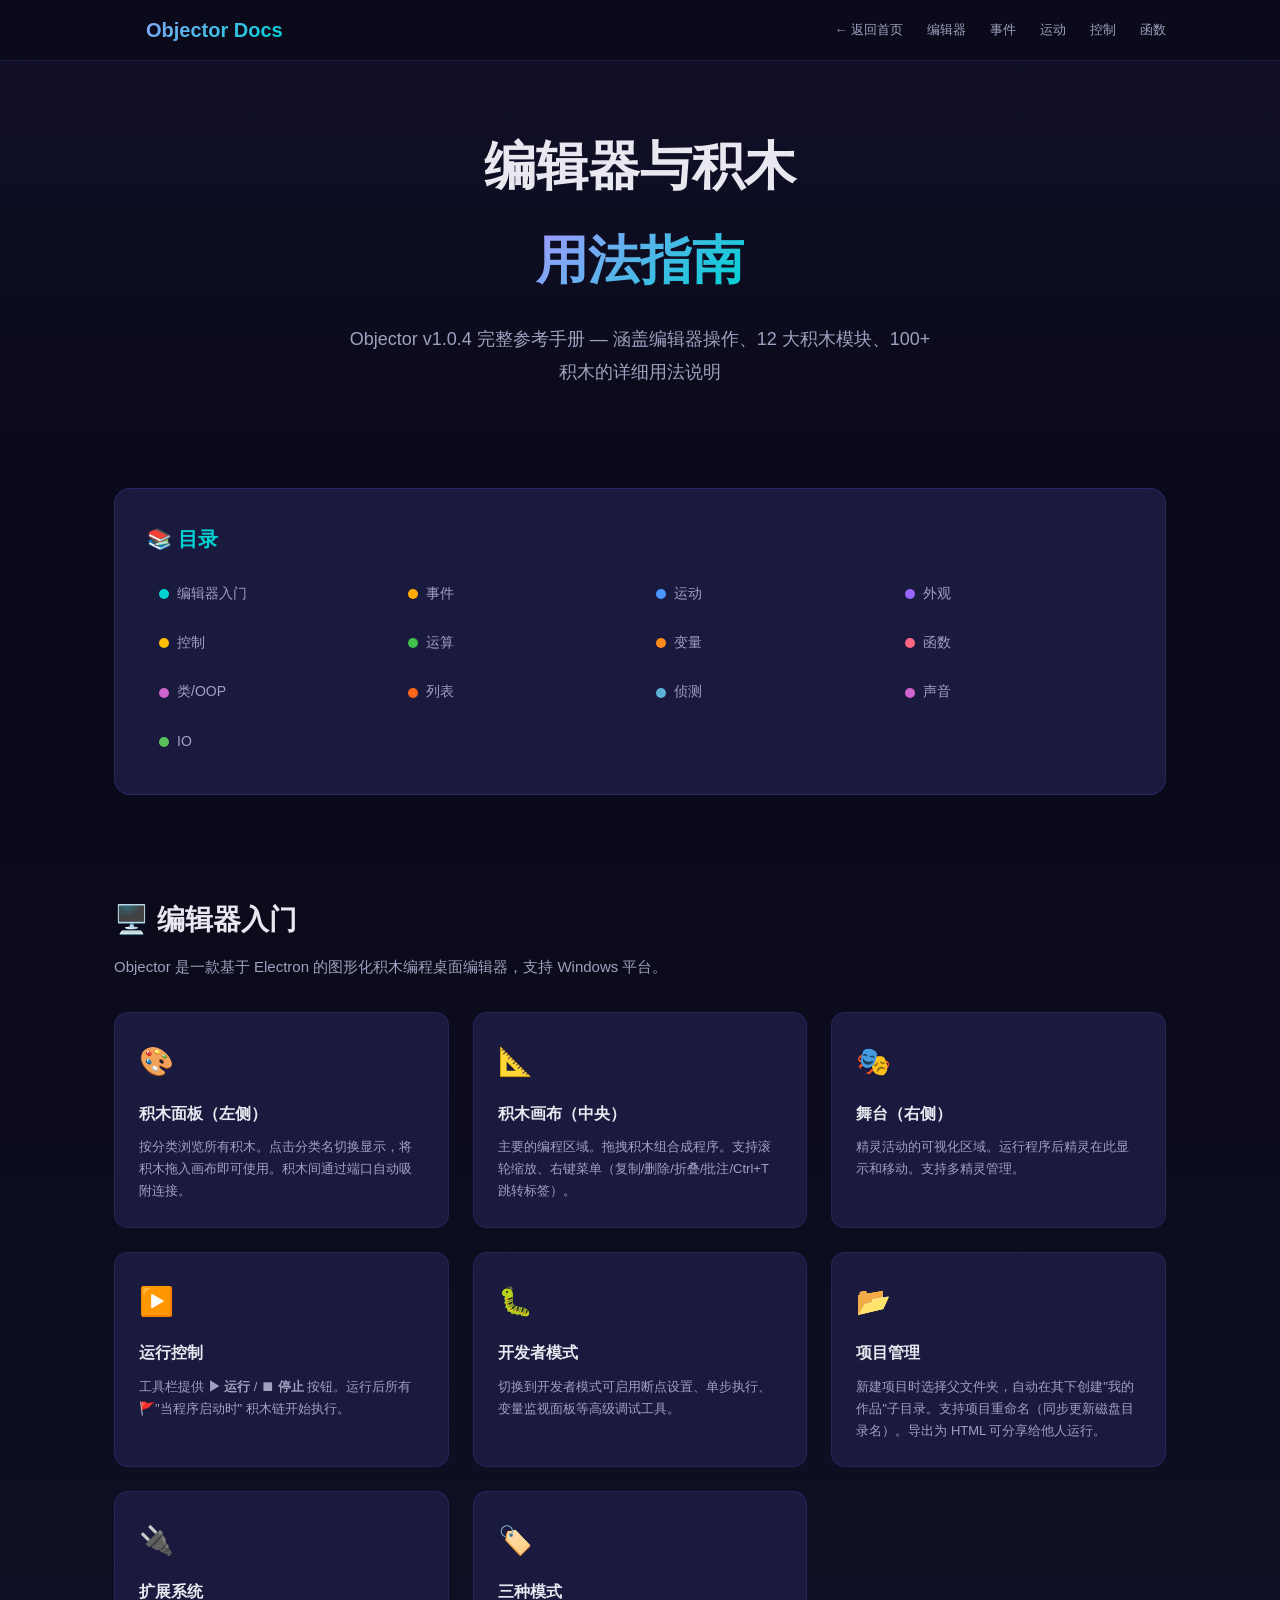
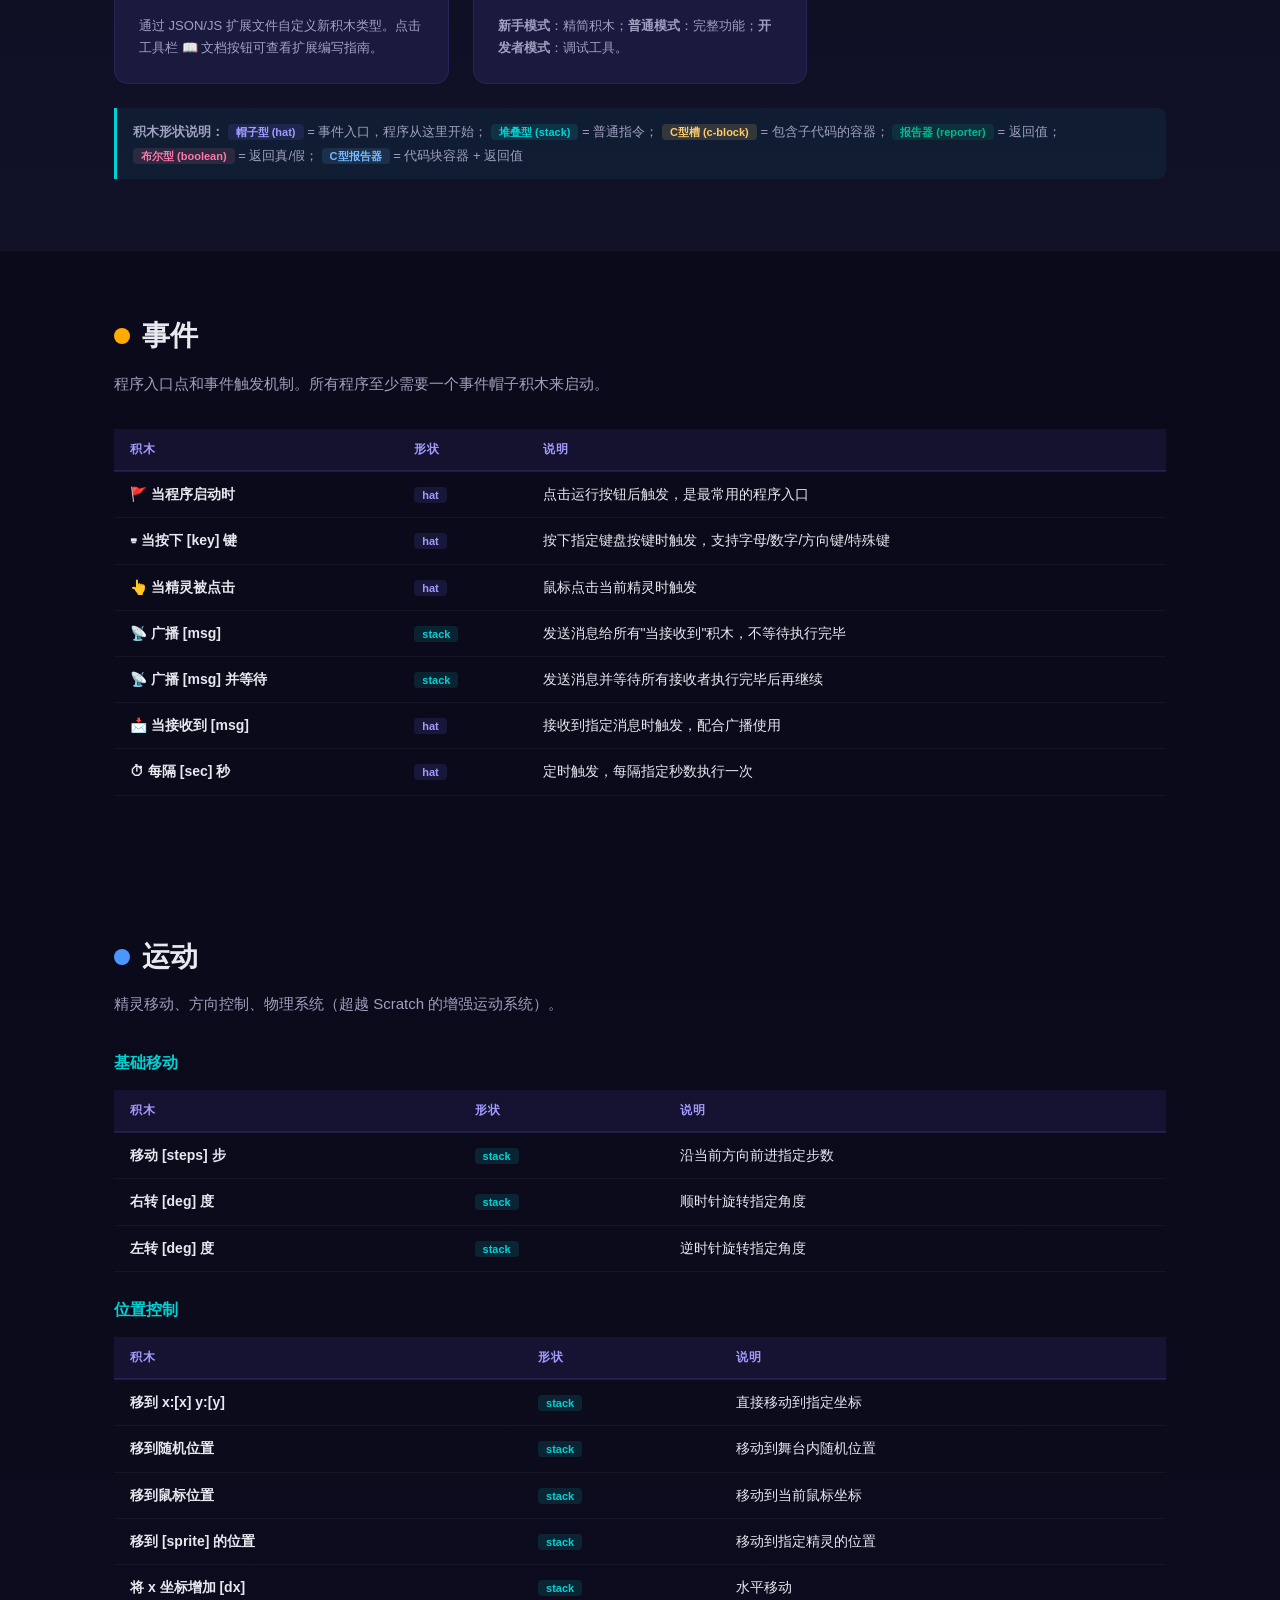
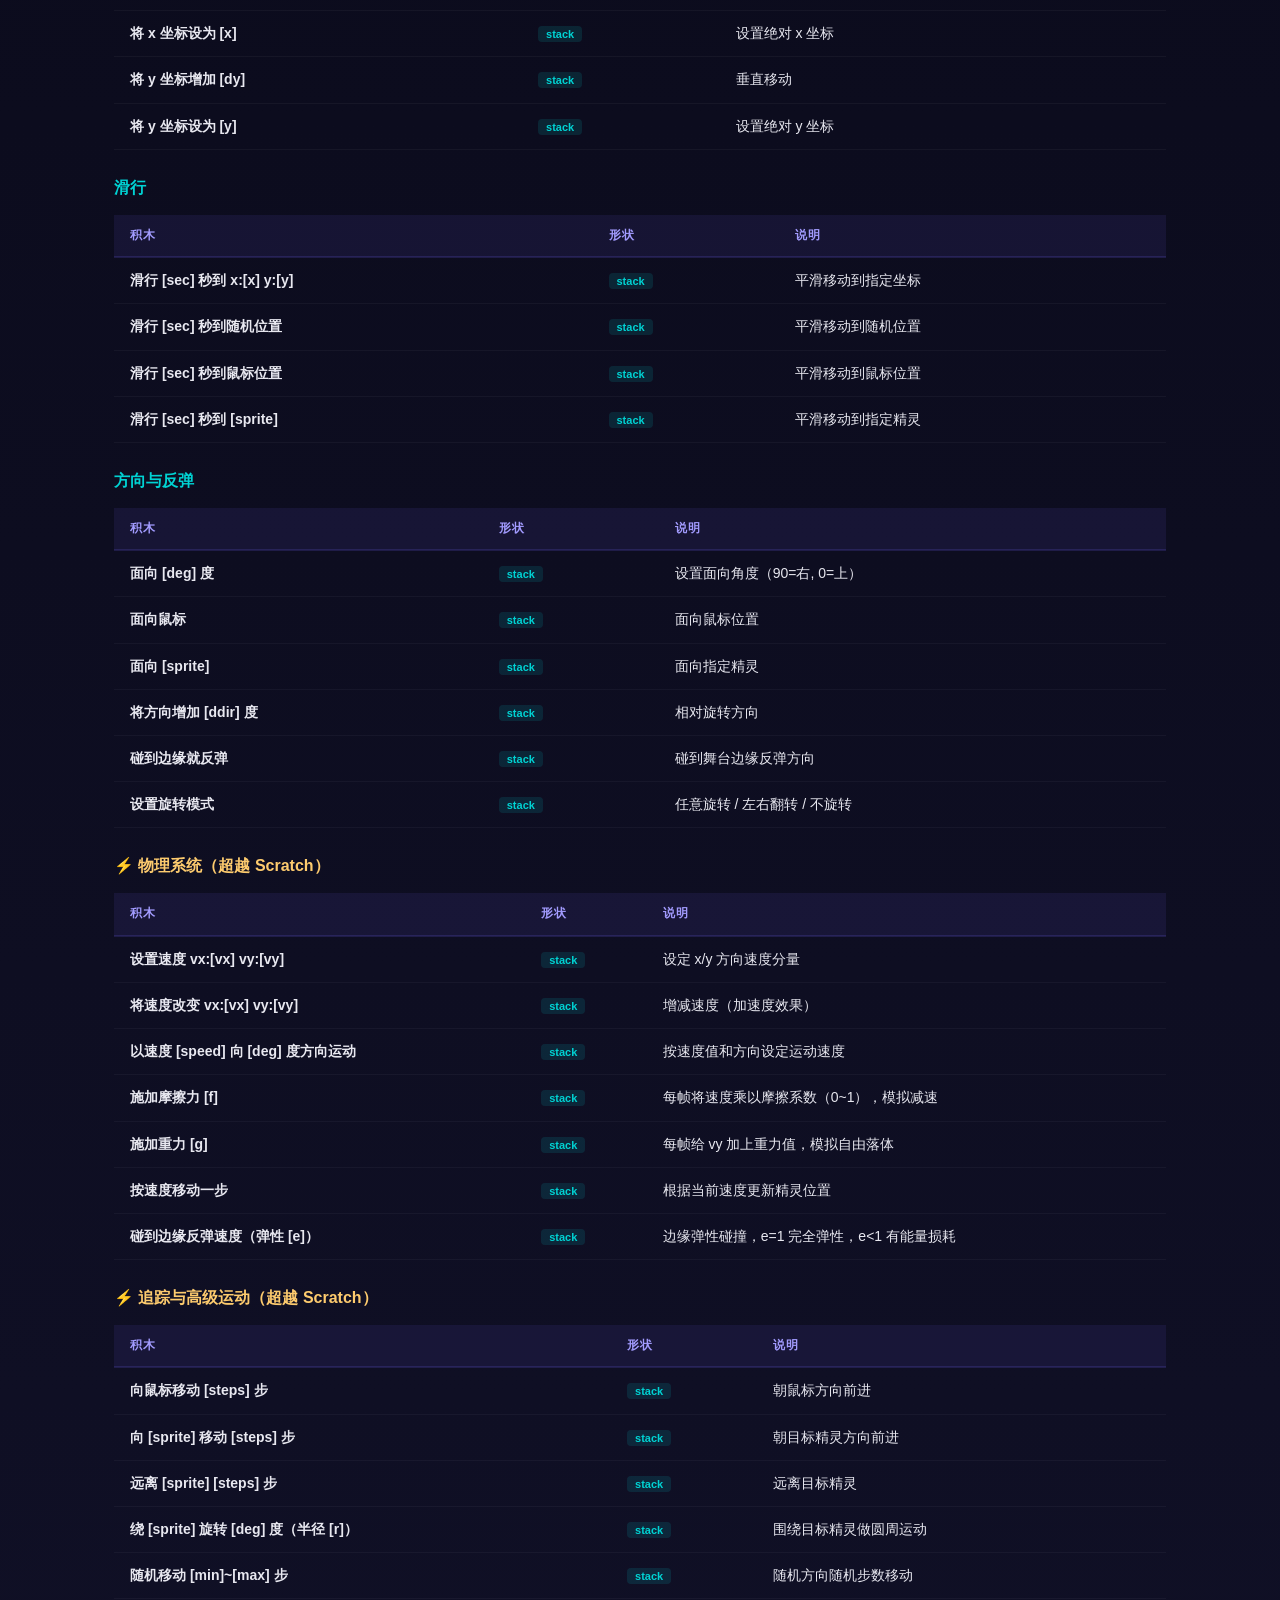
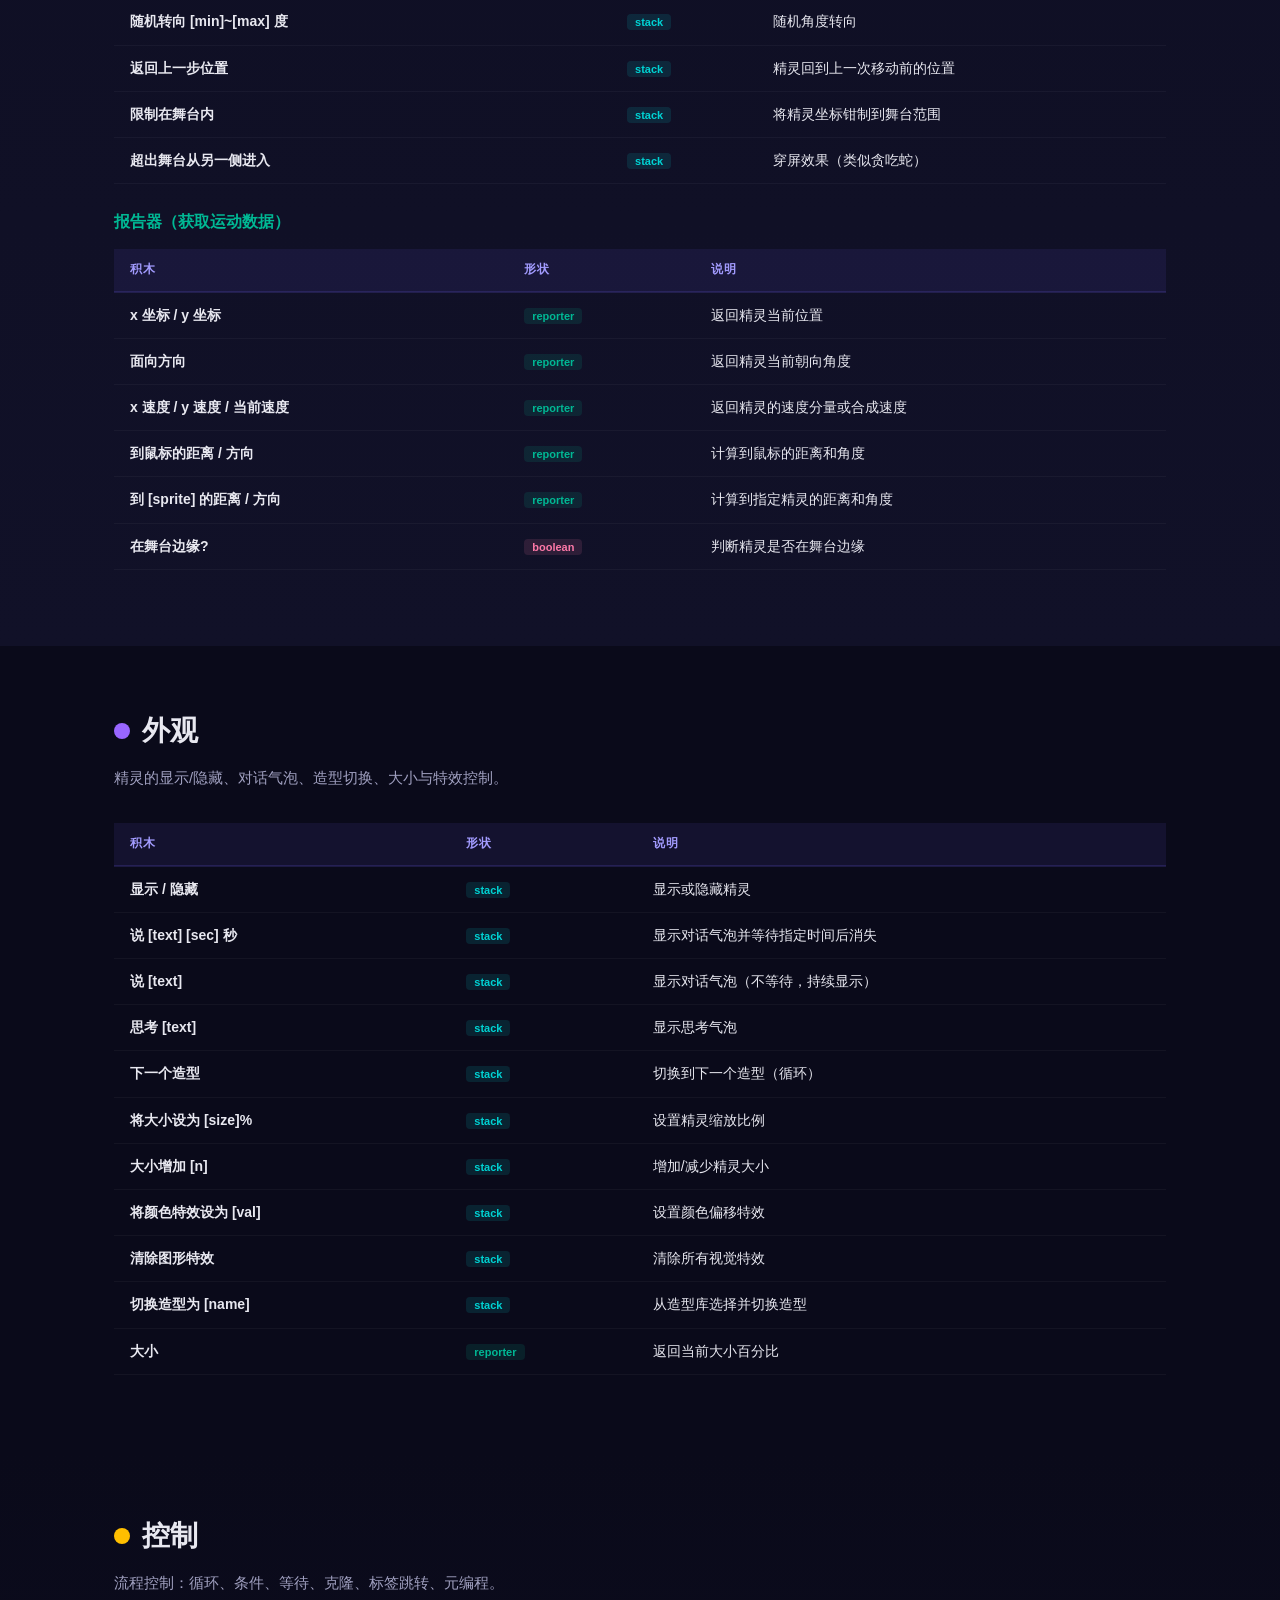
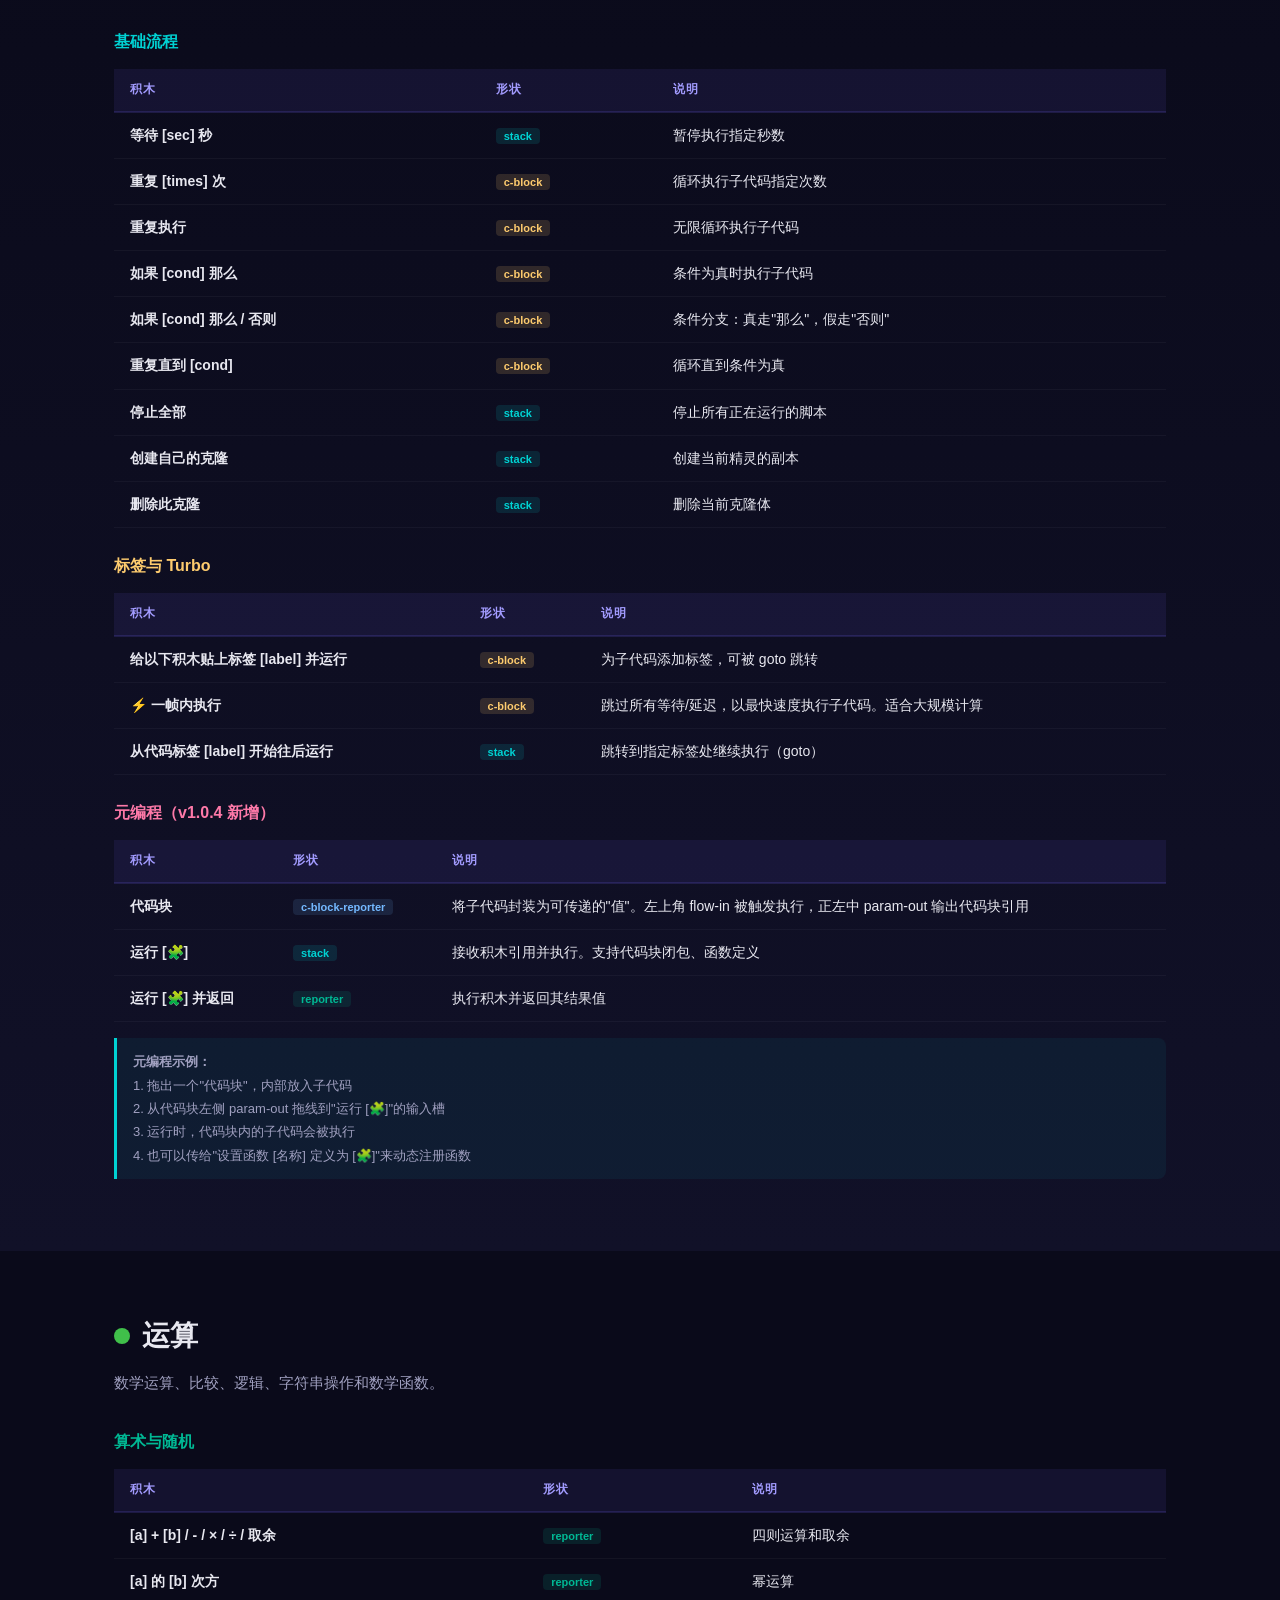
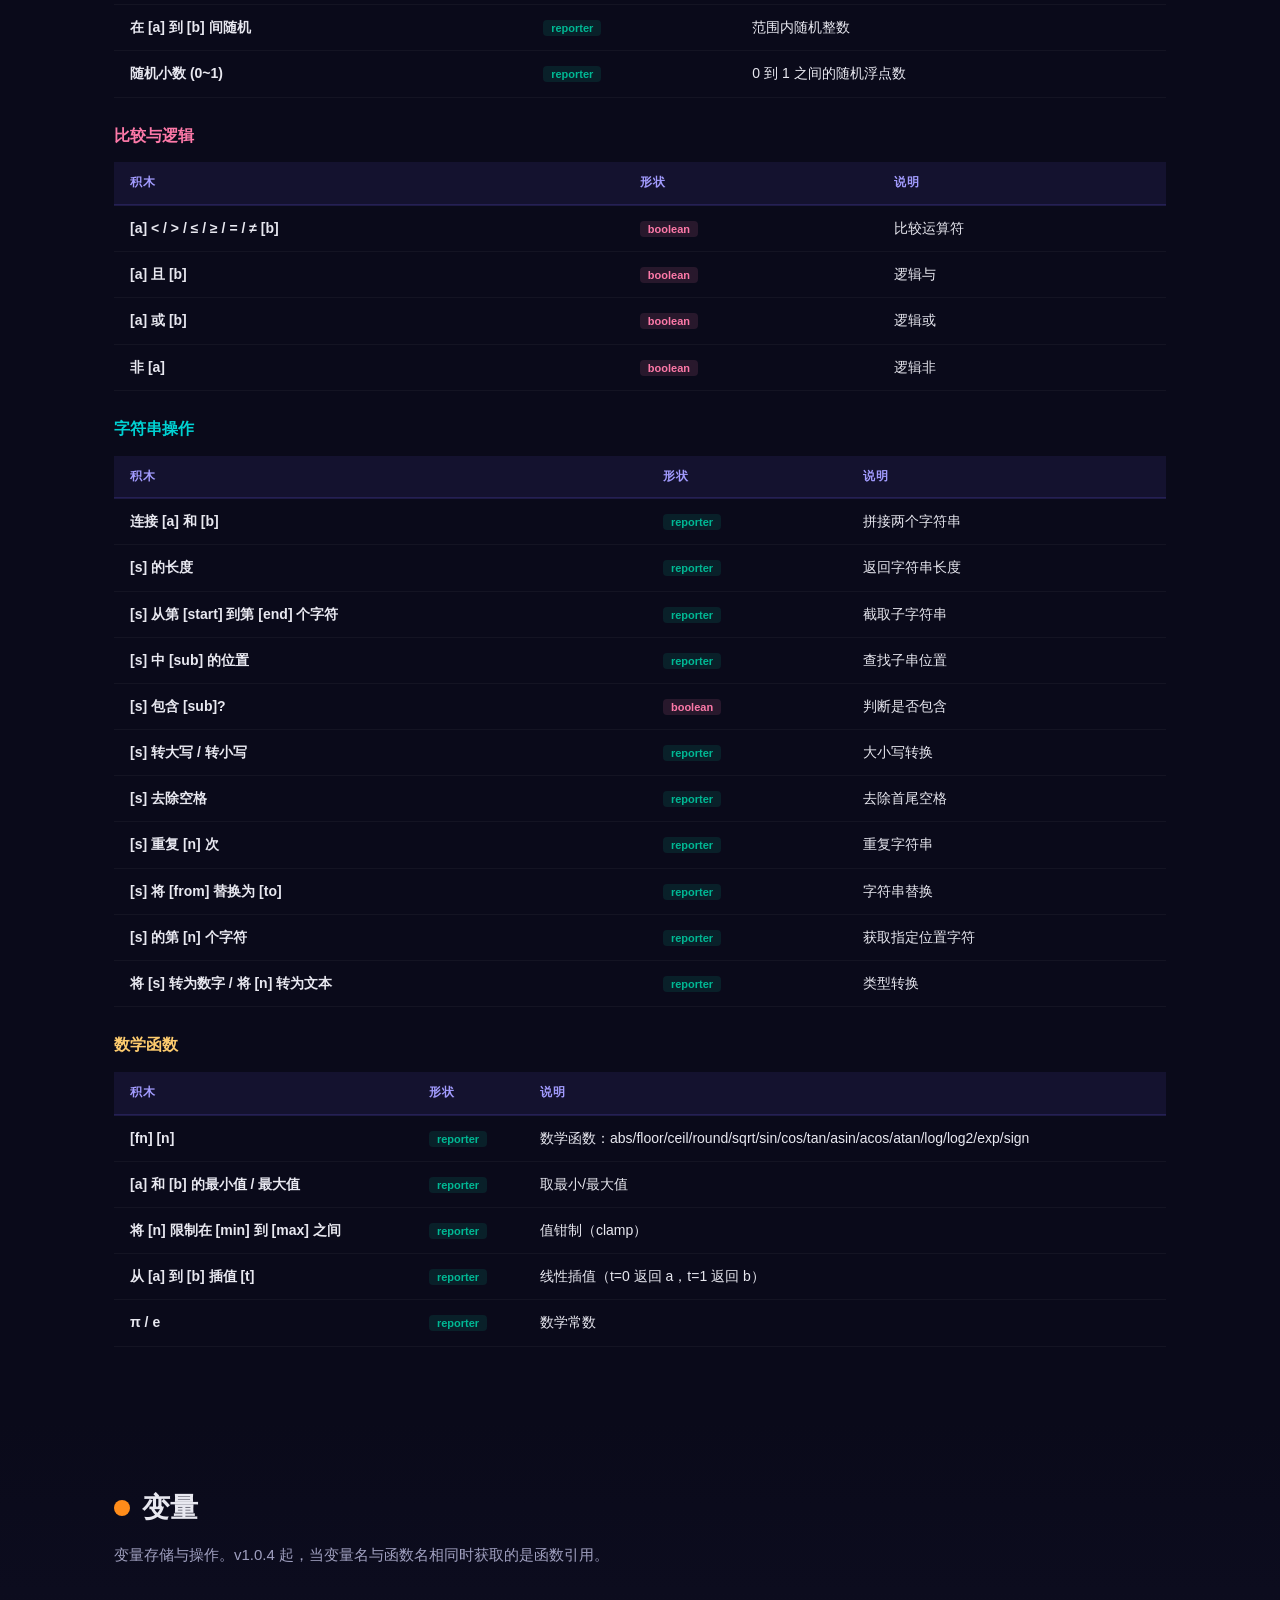
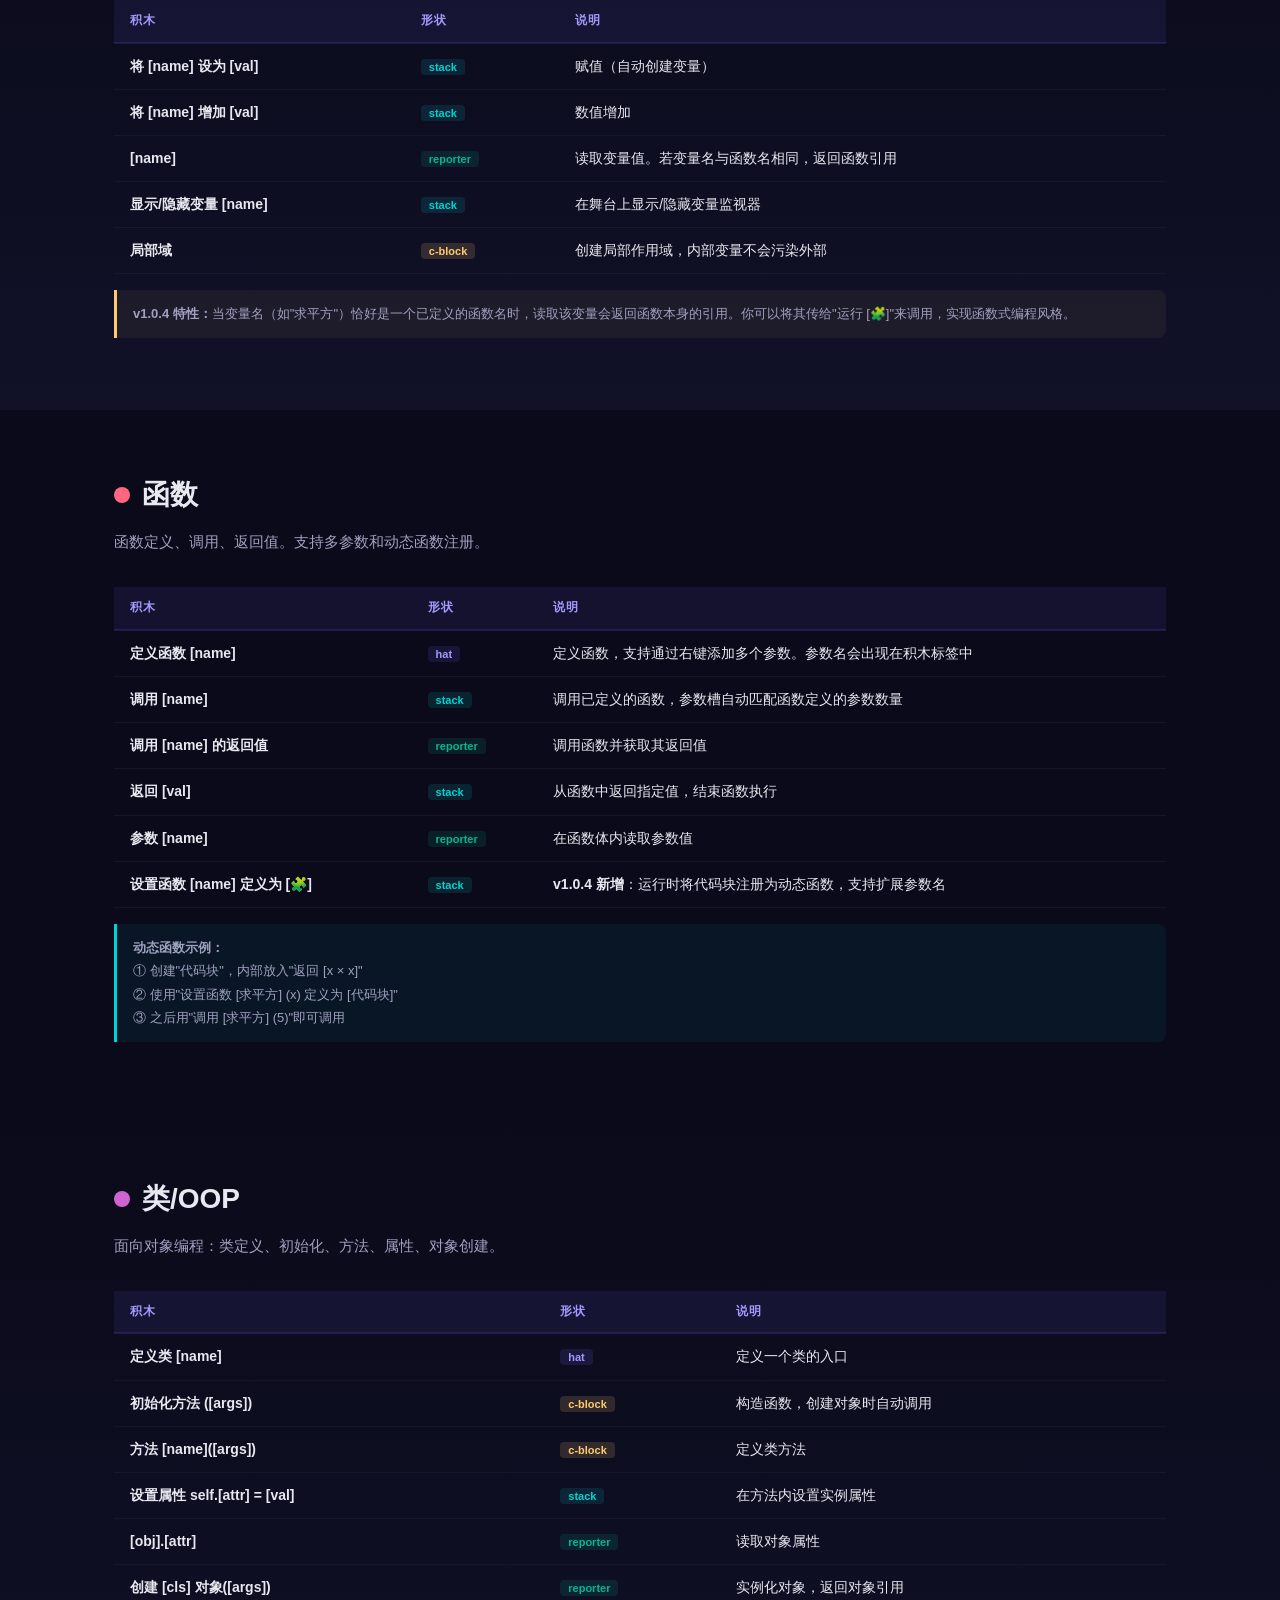
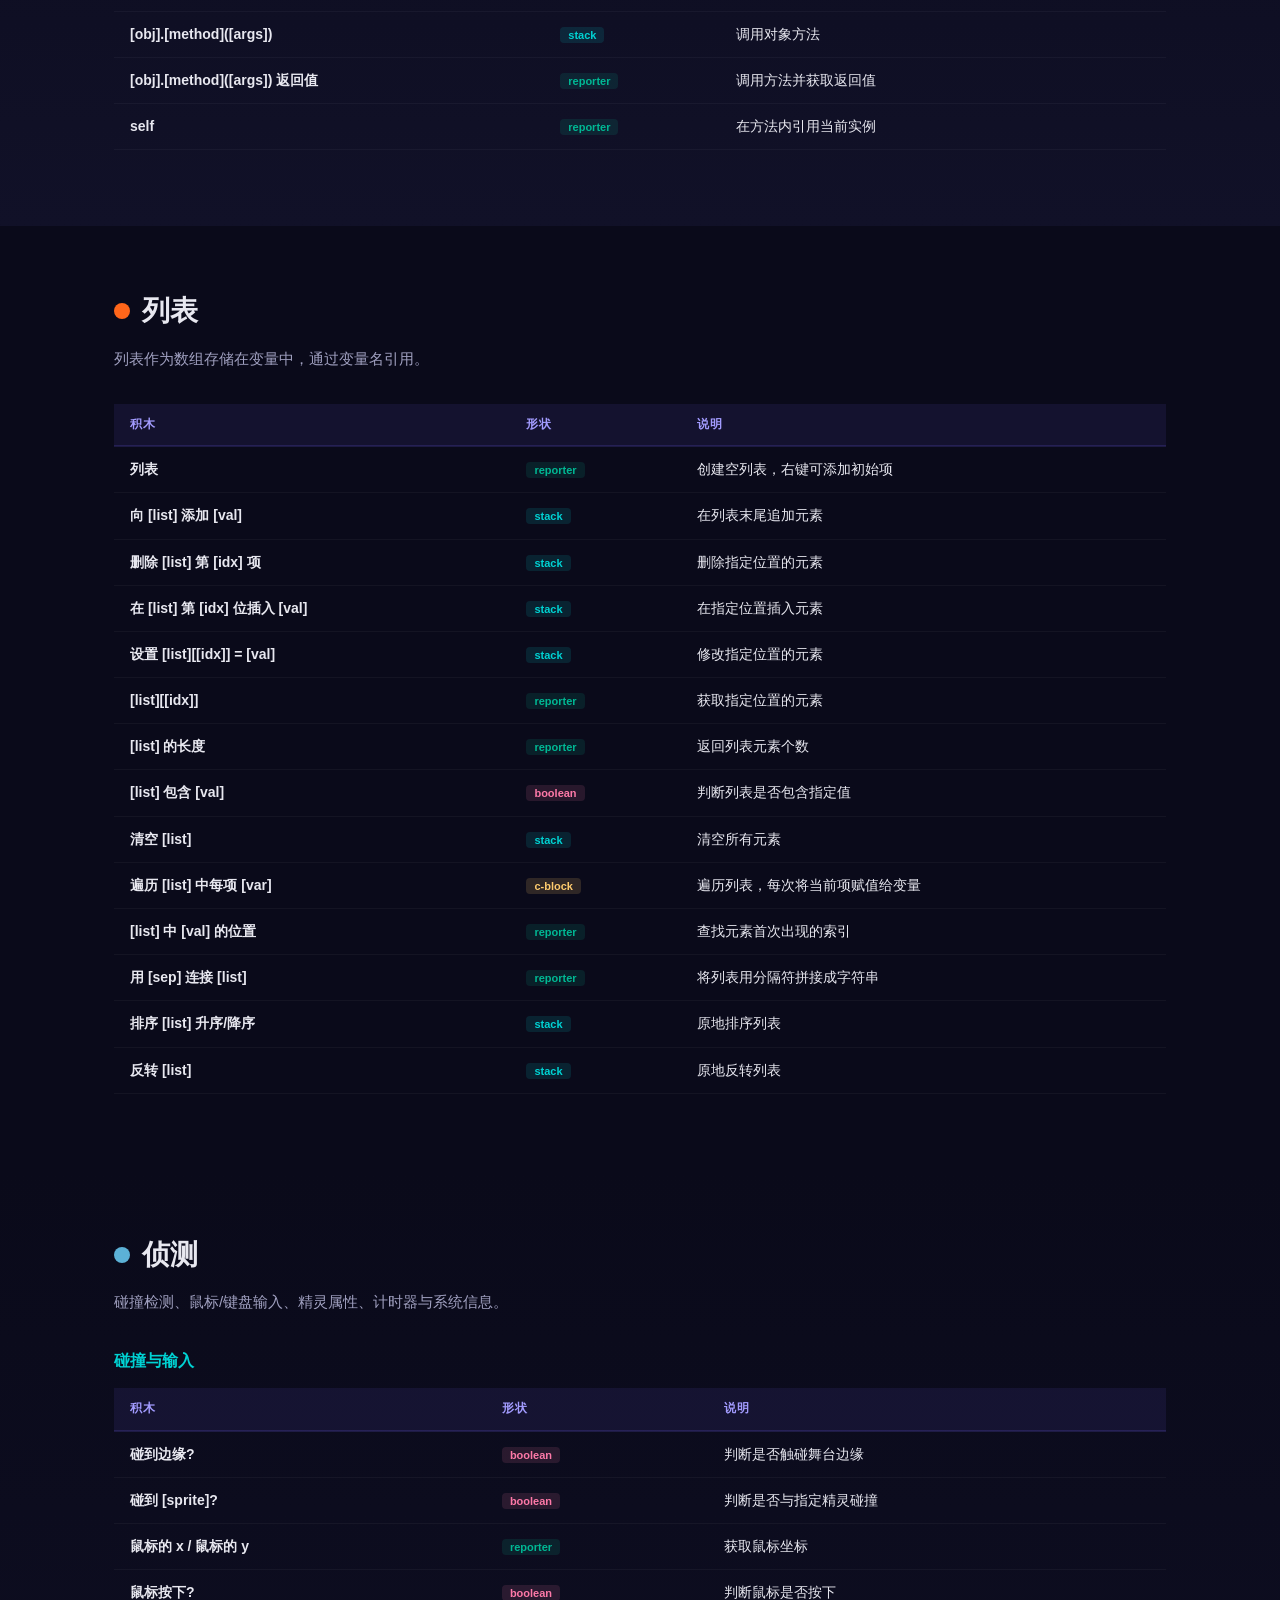
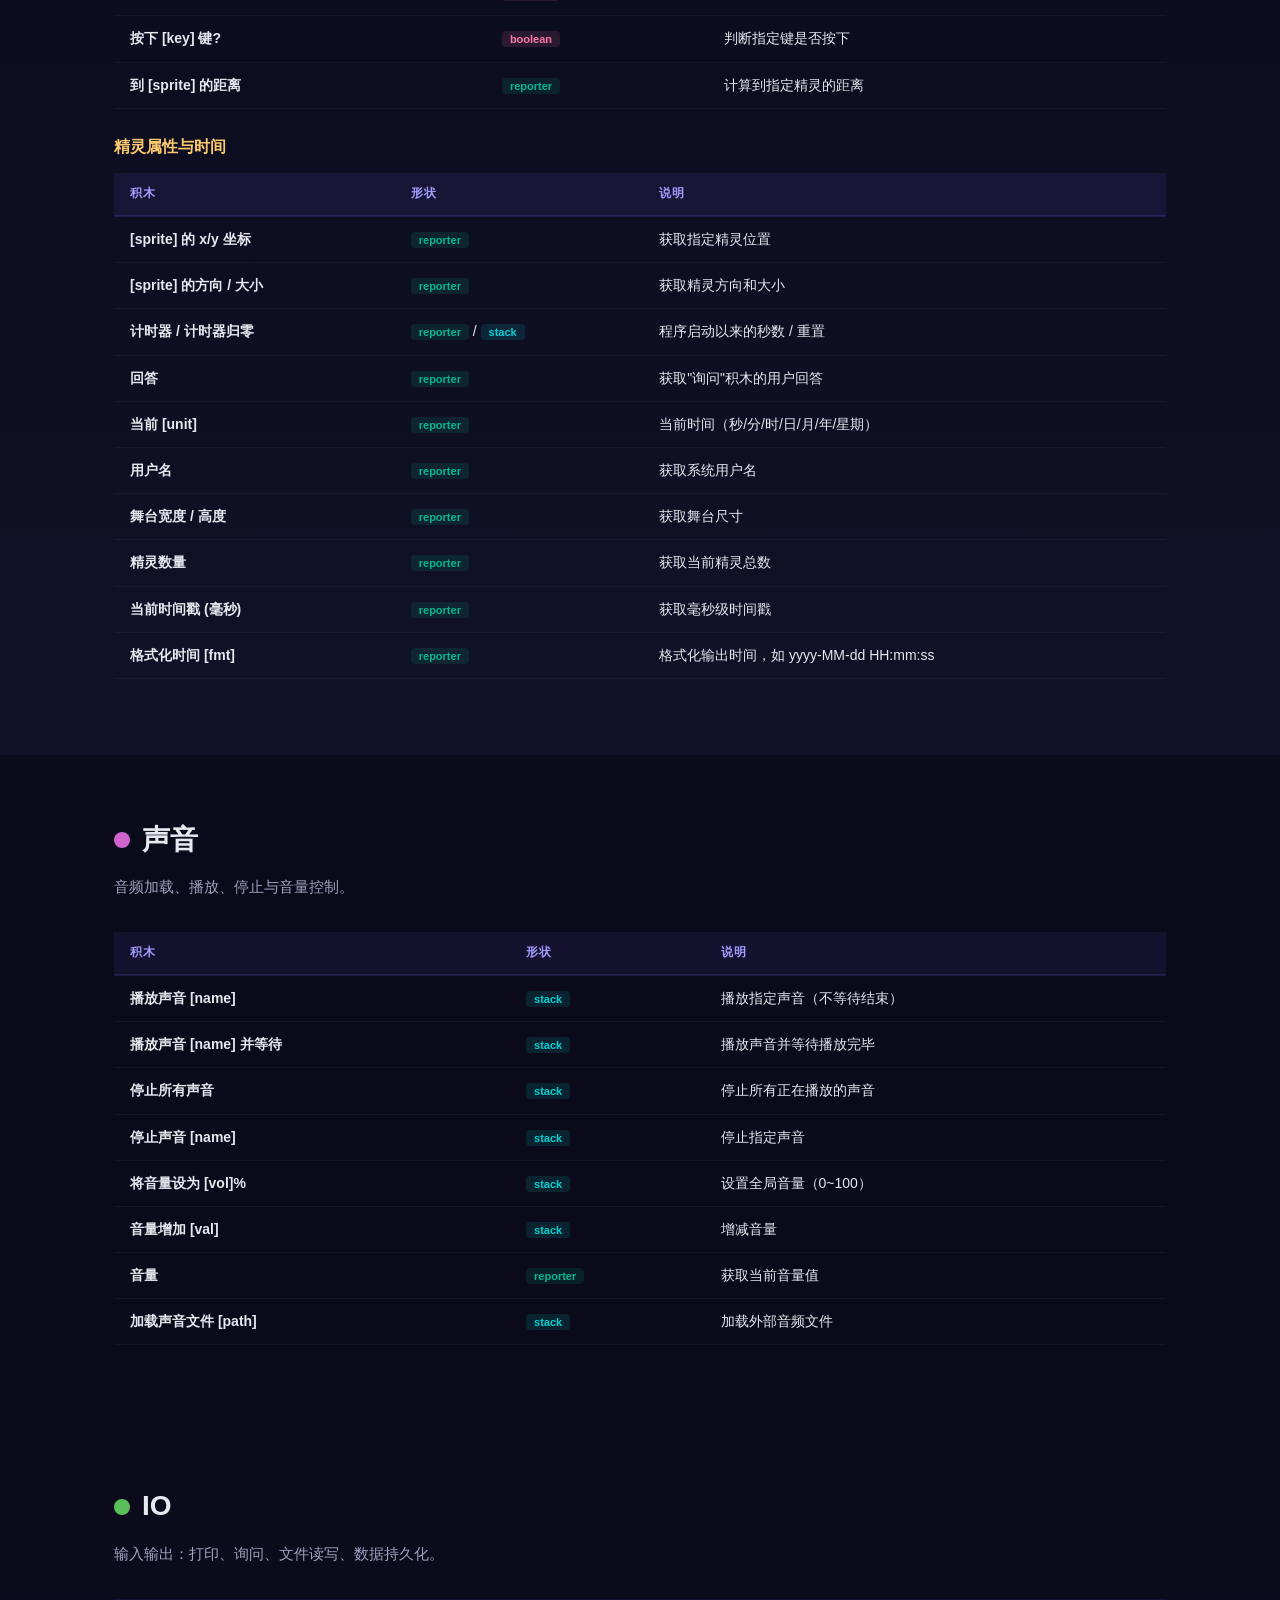
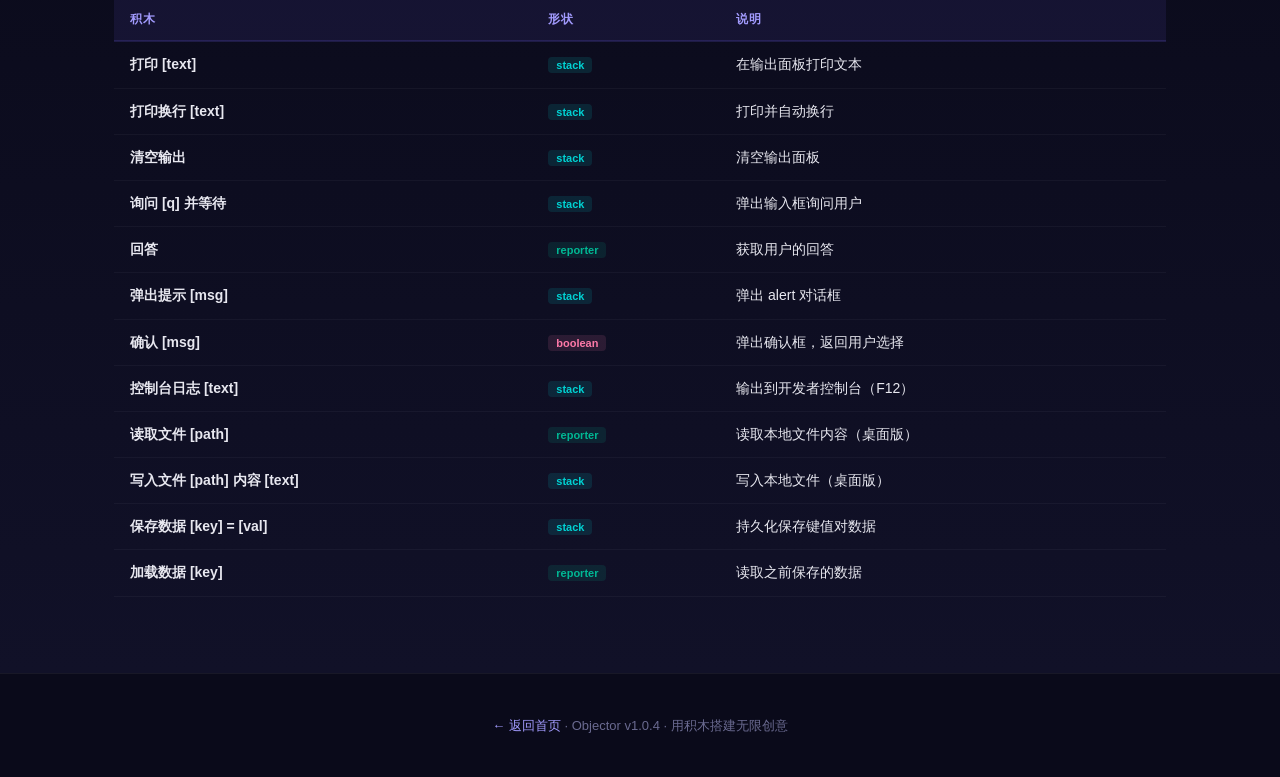
==== blocks-guide/index.html @ ed8df269 "Sync editor: all web version updates from ObjectScratch" ====
<!DOCTYPE html>
<html lang="zh-CN">
<head>
<link rel="icon" href="https://tomlct2015.github.io/Objector-Coder/icon.svg">
<meta charset="UTF-8">
<meta name="viewport" content="width=device-width, initial-scale=1.0">
<title>Objector - 编辑器与积木用法指南</title>
<style>
*,*::before,*::after{margin:0;padding:0;box-sizing:border-box}
:root{
  --bg:#0a0a1a;--bg2:#111128;--surface:#1a1a3e;--surface2:#252550;
  --text:#e8e8f0;--text2:#a0a0c0;--muted:#6a6a90;
  --accent:#6c5ce7;--accent2:#a29bfe;--cyan:#00d2d3;--green:#00b894;
  --pink:#fd79a8;--orange:#fdcb6e;--blue:#74b9ff;
  --radius:12px;
}
html{scroll-behavior:smooth;font-size:16px}
body{font-family:'Segoe UI','Microsoft YaHei','PingFang SC',sans-serif;background:var(--bg);color:var(--text);line-height:1.8}
a{color:var(--accent2);text-decoration:none;transition:color .2s}
a:hover{color:var(--cyan)}
.container{max-width:1100px;margin:0 auto;padding:0 24px}

/* Nav */
nav{position:fixed;top:0;left:0;right:0;z-index:100;padding:12px 0;background:rgba(10,10,26,.92);backdrop-filter:blur(20px);border-bottom:1px solid rgba(108,92,231,.2)}
nav .container{display:flex;align-items:center;justify-content:space-between}
.nav-logo{font-size:20px;font-weight:800;background:linear-gradient(135deg,var(--accent2),var(--cyan));-webkit-background-clip:text;-webkit-text-fill-color:transparent;display:flex;align-items:center;gap:8px}
.nav-logo img{width:24px}
.nav-links{display:flex;gap:24px;align-items:center}
.nav-links a{font-size:13px;color:var(--text2);font-weight:500}
.nav-links a:hover{color:var(--text)}

/* Hero */
.page-hero{padding:120px 0 60px;text-align:center;background:linear-gradient(180deg,rgba(108,92,231,.08),transparent)}
.page-hero h1{font-size:clamp(32px,5vw,52px);font-weight:900;margin-bottom:16px}
.page-hero h1 .gradient{background:linear-gradient(135deg,var(--accent2),var(--cyan));-webkit-background-clip:text;-webkit-text-fill-color:transparent}
.page-hero p{font-size:18px;color:var(--text2);max-width:600px;margin:0 auto}

/* TOC */
.toc{background:var(--surface);border:1px solid rgba(108,92,231,.2);border-radius:16px;padding:32px;margin:40px 0}
.toc h2{font-size:20px;margin-bottom:16px;color:var(--cyan)}
.toc-grid{display:grid;grid-template-columns:repeat(auto-fit,minmax(200px,1fr));gap:8px}
.toc-grid a{display:block;padding:8px 12px;border-radius:8px;font-size:14px;color:var(--text2);transition:all .2s}
.toc-grid a:hover{background:rgba(108,92,231,.1);color:var(--text)}
.toc-grid a .dot{display:inline-block;width:10px;height:10px;border-radius:50%;margin-right:8px;vertical-align:middle}

/* Sections */
section{padding:60px 0}
section:nth-child(even){background:linear-gradient(180deg,var(--bg),var(--bg2))}
.section-title{font-size:28px;font-weight:800;margin-bottom:8px;display:flex;align-items:center;gap:12px}
.section-title .cat-dot{width:16px;height:16px;border-radius:50%;display:inline-block}
.section-desc{color:var(--text2);margin-bottom:32px;font-size:15px}

/* Block tables */
.block-table{width:100%;border-collapse:collapse;margin-bottom:16px}
.block-table th{background:rgba(108,92,231,.1);color:var(--accent2);font-size:12px;text-transform:uppercase;letter-spacing:1px;padding:10px 16px;text-align:left;border-bottom:2px solid rgba(108,92,231,.2)}
.block-table td{padding:10px 16px;border-bottom:1px solid rgba(255,255,255,.04);font-size:14px;vertical-align:top}
.block-table tr:hover{background:rgba(108,92,231,.04)}
.block-label{font-weight:600;color:var(--text);white-space:nowrap}
.block-shape{font-size:11px;padding:2px 8px;border-radius:4px;font-weight:600;white-space:nowrap}
.shape-hat{background:rgba(108,92,231,.15);color:var(--accent2)}
.shape-stack{background:rgba(0,210,211,.12);color:var(--cyan)}
.shape-c-block{background:rgba(253,203,110,.15);color:var(--orange)}
.shape-reporter{background:rgba(0,184,148,.12);color:var(--green)}
.shape-boolean{background:rgba(253,121,168,.12);color:var(--pink)}
.shape-c-reporter{background:rgba(116,185,255,.12);color:var(--blue)}

/* Editor guide */
.editor-section{display:grid;grid-template-columns:repeat(auto-fit,minmax(300px,1fr));gap:24px;margin-top:24px}
.editor-card{background:var(--surface);border:1px solid rgba(108,92,231,.15);border-radius:14px;padding:24px;transition:all .3s}
.editor-card:hover{border-color:rgba(108,92,231,.4);transform:translateY(-2px)}
.editor-card h3{font-size:16px;margin-bottom:8px;color:var(--text)}
.editor-card p{font-size:13px;color:var(--text2);line-height:1.7}
.editor-card .icon{font-size:28px;margin-bottom:12px}

/* Tip boxes */
.tip{background:rgba(0,210,211,.06);border-left:3px solid var(--cyan);padding:12px 16px;border-radius:0 8px 8px 0;margin:12px 0;font-size:13px;color:var(--text2)}
.tip.warn{background:rgba(253,203,110,.06);border-left-color:var(--orange)}

/* Footer */
footer{padding:40px 0;border-top:1px solid rgba(255,255,255,.06);text-align:center}
footer p{font-size:13px;color:var(--muted)}

@media(max-width:768px){
  .nav-links{display:none}
  .editor-section{grid-template-columns:1fr}
  .block-table{font-size:12px}
  .block-table td,.block-table th{padding:6px 8px}
}
</style>
</head>
<body>

<nav>
  <div class="container">
    <div class="nav-logo"><img src="icon.svg" alt=""> Objector Docs</div>
    <div class="nav-links">
      <a href="index.html">← 返回首页</a>
      <a href="#editor">编辑器</a>
      <a href="#events">事件</a>
      <a href="#motion">运动</a>
      <a href="#control">控制</a>
      <a href="#functions">函数</a>
    </div>
  </div>
</nav>

<div class="page-hero">
  <div class="container">
    <h1>编辑器与积木<br><span class="gradient">用法指南</span></h1>
    <p>Objector v1.0.4 完整参考手册 — 涵盖编辑器操作、12 大积木模块、100+ 积木的详细用法说明</p>
  </div>
</div>

<div class="container">
<!-- TOC -->
<div class="toc">
  <h2>📚 目录</h2>
  <div class="toc-grid">
    <a href="#editor"><span class="dot" style="background:var(--cyan)"></span>编辑器入门</a>
    <a href="#events"><span class="dot" style="background:#FFAB00"></span>事件</a>
    <a href="#motion"><span class="dot" style="background:#4C97FF"></span>运动</a>
    <a href="#looks"><span class="dot" style="background:#9966FF"></span>外观</a>
    <a href="#control"><span class="dot" style="background:#FFBF00"></span>控制</a>
    <a href="#operators"><span class="dot" style="background:#40BF4A"></span>运算</a>
    <a href="#variables"><span class="dot" style="background:#FF8C1A"></span>变量</a>
    <a href="#functions"><span class="dot" style="background:#FF6680"></span>函数</a>
    <a href="#oop"><span class="dot" style="background:#CF63CF"></span>类/OOP</a>
    <a href="#lists"><span class="dot" style="background:#FF661A"></span>列表</a>
    <a href="#sensing"><span class="dot" style="background:#5CB1D6"></span>侦测</a>
    <a href="#sound"><span class="dot" style="background:#CF63CF"></span>声音</a>
    <a href="#io"><span class="dot" style="background:#59C059"></span>IO</a>
  </div>
</div>
</div>

<!-- ==================== EDITOR GUIDE ==================== -->
<section id="editor">
<div class="container">
  <h2 class="section-title">🖥️ 编辑器入门</h2>
  <p class="section-desc">Objector 是一款基于 Electron 的图形化积木编程桌面编辑器，支持 Windows 平台。</p>

  <div class="editor-section">
    <div class="editor-card">
      <div class="icon">🎨</div>
      <h3>积木面板（左侧）</h3>
      <p>按分类浏览所有积木。点击分类名切换显示，将积木拖入画布即可使用。积木间通过端口自动吸附连接。</p>
    </div>
    <div class="editor-card">
      <div class="icon">📐</div>
      <h3>积木画布（中央）</h3>
      <p>主要的编程区域。拖拽积木组合成程序。支持滚轮缩放、右键菜单（复制/删除/折叠/批注/Ctrl+T 跳转标签）。</p>
    </div>
    <div class="editor-card">
      <div class="icon">🎭</div>
      <h3>舞台（右侧）</h3>
      <p>精灵活动的可视化区域。运行程序后精灵在此显示和移动。支持多精灵管理。</p>
    </div>
    <div class="editor-card">
      <div class="icon">▶️</div>
      <h3>运行控制</h3>
      <p>工具栏提供 <b>▶ 运行</b> / <b>⏹ 停止</b> 按钮。运行后所有 🚩"当程序启动时" 积木链开始执行。</p>
    </div>
    <div class="editor-card">
      <div class="icon">🐛</div>
      <h3>开发者模式</h3>
      <p>切换到开发者模式可启用断点设置、单步执行、变量监视面板等高级调试工具。</p>
    </div>
    <div class="editor-card">
      <div class="icon">📂</div>
      <h3>项目管理</h3>
      <p>新建项目时选择父文件夹，自动在其下创建"我的作品"子目录。支持项目重命名（同步更新磁盘目录名）。导出为 HTML 可分享给他人运行。</p>
    </div>
    <div class="editor-card">
      <div class="icon">🔌</div>
      <h3>扩展系统</h3>
      <p>通过 JSON/JS 扩展文件自定义新积木类型。点击工具栏 📖 文档按钮可查看扩展编写指南。</p>
    </div>
    <div class="editor-card">
      <div class="icon">🏷️</div>
      <h3>三种模式</h3>
      <p><b>新手模式</b>：精简积木；<b>普通模式</b>：完整功能；<b>开发者模式</b>：调试工具。</p>
    </div>
  </div>

  <div class="tip" style="margin-top:24px">
    <b>积木形状说明：</b>
    <span class="block-shape shape-hat">帽子型 (hat)</span> = 事件入口，程序从这里开始；
    <span class="block-shape shape-stack">堆叠型 (stack)</span> = 普通指令；
    <span class="block-shape shape-c-block">C型槽 (c-block)</span> = 包含子代码的容器；
    <span class="block-shape shape-reporter">报告器 (reporter)</span> = 返回值；
    <span class="block-shape shape-boolean">布尔型 (boolean)</span> = 返回真/假；
    <span class="block-shape shape-c-reporter">C型报告器</span> = 代码块容器 + 返回值
  </div>
</div>
</section>

<!-- ==================== EVENTS ==================== -->
<section id="events">
<div class="container">
  <h2 class="section-title"><span class="cat-dot" style="background:#FFAB00"></span>事件</h2>
  <p class="section-desc">程序入口点和事件触发机制。所有程序至少需要一个事件帽子积木来启动。</p>
  <table class="block-table">
    <tr><th>积木</th><th>形状</th><th>说明</th></tr>
    <tr><td class="block-label">🚩 当程序启动时</td><td><span class="block-shape shape-hat">hat</span></td><td>点击运行按钮后触发，是最常用的程序入口</td></tr>
    <tr><td class="block-label">⌨ 当按下 [key] 键</td><td><span class="block-shape shape-hat">hat</span></td><td>按下指定键盘按键时触发，支持字母/数字/方向键/特殊键</td></tr>
    <tr><td class="block-label">👆 当精灵被点击</td><td><span class="block-shape shape-hat">hat</span></td><td>鼠标点击当前精灵时触发</td></tr>
    <tr><td class="block-label">📡 广播 [msg]</td><td><span class="block-shape shape-stack">stack</span></td><td>发送消息给所有"当接收到"积木，不等待执行完毕</td></tr>
    <tr><td class="block-label">📡 广播 [msg] 并等待</td><td><span class="block-shape shape-stack">stack</span></td><td>发送消息并等待所有接收者执行完毕后再继续</td></tr>
    <tr><td class="block-label">📩 当接收到 [msg]</td><td><span class="block-shape shape-hat">hat</span></td><td>接收到指定消息时触发，配合广播使用</td></tr>
    <tr><td class="block-label">⏱ 每隔 [sec] 秒</td><td><span class="block-shape shape-hat">hat</span></td><td>定时触发，每隔指定秒数执行一次</td></tr>
  </table>
</div>
</section>

<!-- ==================== MOTION ==================== -->
<section id="motion">
<div class="container">
  <h2 class="section-title"><span class="cat-dot" style="background:#4C97FF"></span>运动</h2>
  <p class="section-desc">精灵移动、方向控制、物理系统（超越 Scratch 的增强运动系统）。</p>

  <h3 style="color:var(--cyan);margin:24px 0 12px;font-size:16px">基础移动</h3>
  <table class="block-table">
    <tr><th>积木</th><th>形状</th><th>说明</th></tr>
    <tr><td class="block-label">移动 [steps] 步</td><td><span class="block-shape shape-stack">stack</span></td><td>沿当前方向前进指定步数</td></tr>
    <tr><td class="block-label">右转 [deg] 度</td><td><span class="block-shape shape-stack">stack</span></td><td>顺时针旋转指定角度</td></tr>
    <tr><td class="block-label">左转 [deg] 度</td><td><span class="block-shape shape-stack">stack</span></td><td>逆时针旋转指定角度</td></tr>
  </table>

  <h3 style="color:var(--cyan);margin:24px 0 12px;font-size:16px">位置控制</h3>
  <table class="block-table">
    <tr><th>积木</th><th>形状</th><th>说明</th></tr>
    <tr><td class="block-label">移到 x:[x] y:[y]</td><td><span class="block-shape shape-stack">stack</span></td><td>直接移动到指定坐标</td></tr>
    <tr><td class="block-label">移到随机位置</td><td><span class="block-shape shape-stack">stack</span></td><td>移动到舞台内随机位置</td></tr>
    <tr><td class="block-label">移到鼠标位置</td><td><span class="block-shape shape-stack">stack</span></td><td>移动到当前鼠标坐标</td></tr>
    <tr><td class="block-label">移到 [sprite] 的位置</td><td><span class="block-shape shape-stack">stack</span></td><td>移动到指定精灵的位置</td></tr>
    <tr><td class="block-label">将 x 坐标增加 [dx]</td><td><span class="block-shape shape-stack">stack</span></td><td>水平移动</td></tr>
    <tr><td class="block-label">将 x 坐标设为 [x]</td><td><span class="block-shape shape-stack">stack</span></td><td>设置绝对 x 坐标</td></tr>
    <tr><td class="block-label">将 y 坐标增加 [dy]</td><td><span class="block-shape shape-stack">stack</span></td><td>垂直移动</td></tr>
    <tr><td class="block-label">将 y 坐标设为 [y]</td><td><span class="block-shape shape-stack">stack</span></td><td>设置绝对 y 坐标</td></tr>
  </table>

  <h3 style="color:var(--cyan);margin:24px 0 12px;font-size:16px">滑行</h3>
  <table class="block-table">
    <tr><th>积木</th><th>形状</th><th>说明</th></tr>
    <tr><td class="block-label">滑行 [sec] 秒到 x:[x] y:[y]</td><td><span class="block-shape shape-stack">stack</span></td><td>平滑移动到指定坐标</td></tr>
    <tr><td class="block-label">滑行 [sec] 秒到随机位置</td><td><span class="block-shape shape-stack">stack</span></td><td>平滑移动到随机位置</td></tr>
    <tr><td class="block-label">滑行 [sec] 秒到鼠标位置</td><td><span class="block-shape shape-stack">stack</span></td><td>平滑移动到鼠标位置</td></tr>
    <tr><td class="block-label">滑行 [sec] 秒到 [sprite]</td><td><span class="block-shape shape-stack">stack</span></td><td>平滑移动到指定精灵</td></tr>
  </table>

  <h3 style="color:var(--cyan);margin:24px 0 12px;font-size:16px">方向与反弹</h3>
  <table class="block-table">
    <tr><th>积木</th><th>形状</th><th>说明</th></tr>
    <tr><td class="block-label">面向 [deg] 度</td><td><span class="block-shape shape-stack">stack</span></td><td>设置面向角度（90=右, 0=上）</td></tr>
    <tr><td class="block-label">面向鼠标</td><td><span class="block-shape shape-stack">stack</span></td><td>面向鼠标位置</td></tr>
    <tr><td class="block-label">面向 [sprite]</td><td><span class="block-shape shape-stack">stack</span></td><td>面向指定精灵</td></tr>
    <tr><td class="block-label">将方向增加 [ddir] 度</td><td><span class="block-shape shape-stack">stack</span></td><td>相对旋转方向</td></tr>
    <tr><td class="block-label">碰到边缘就反弹</td><td><span class="block-shape shape-stack">stack</span></td><td>碰到舞台边缘反弹方向</td></tr>
    <tr><td class="block-label">设置旋转模式</td><td><span class="block-shape shape-stack">stack</span></td><td>任意旋转 / 左右翻转 / 不旋转</td></tr>
  </table>

  <h3 style="color:var(--orange);margin:24px 0 12px;font-size:16px">⚡ 物理系统（超越 Scratch）</h3>
  <table class="block-table">
    <tr><th>积木</th><th>形状</th><th>说明</th></tr>
    <tr><td class="block-label">设置速度 vx:[vx] vy:[vy]</td><td><span class="block-shape shape-stack">stack</span></td><td>设定 x/y 方向速度分量</td></tr>
    <tr><td class="block-label">将速度改变 vx:[vx] vy:[vy]</td><td><span class="block-shape shape-stack">stack</span></td><td>增减速度（加速度效果）</td></tr>
    <tr><td class="block-label">以速度 [speed] 向 [deg] 度方向运动</td><td><span class="block-shape shape-stack">stack</span></td><td>按速度值和方向设定运动速度</td></tr>
    <tr><td class="block-label">施加摩擦力 [f]</td><td><span class="block-shape shape-stack">stack</span></td><td>每帧将速度乘以摩擦系数（0~1），模拟减速</td></tr>
    <tr><td class="block-label">施加重力 [g]</td><td><span class="block-shape shape-stack">stack</span></td><td>每帧给 vy 加上重力值，模拟自由落体</td></tr>
    <tr><td class="block-label">按速度移动一步</td><td><span class="block-shape shape-stack">stack</span></td><td>根据当前速度更新精灵位置</td></tr>
    <tr><td class="block-label">碰到边缘反弹速度（弹性 [e]）</td><td><span class="block-shape shape-stack">stack</span></td><td>边缘弹性碰撞，e=1 完全弹性，e&lt;1 有能量损耗</td></tr>
  </table>

  <h3 style="color:var(--orange);margin:24px 0 12px;font-size:16px">⚡ 追踪与高级运动（超越 Scratch）</h3>
  <table class="block-table">
    <tr><th>积木</th><th>形状</th><th>说明</th></tr>
    <tr><td class="block-label">向鼠标移动 [steps] 步</td><td><span class="block-shape shape-stack">stack</span></td><td>朝鼠标方向前进</td></tr>
    <tr><td class="block-label">向 [sprite] 移动 [steps] 步</td><td><span class="block-shape shape-stack">stack</span></td><td>朝目标精灵方向前进</td></tr>
    <tr><td class="block-label">远离 [sprite] [steps] 步</td><td><span class="block-shape shape-stack">stack</span></td><td>远离目标精灵</td></tr>
    <tr><td class="block-label">绕 [sprite] 旋转 [deg] 度（半径 [r]）</td><td><span class="block-shape shape-stack">stack</span></td><td>围绕目标精灵做圆周运动</td></tr>
    <tr><td class="block-label">随机移动 [min]~[max] 步</td><td><span class="block-shape shape-stack">stack</span></td><td>随机方向随机步数移动</td></tr>
    <tr><td class="block-label">随机转向 [min]~[max] 度</td><td><span class="block-shape shape-stack">stack</span></td><td>随机角度转向</td></tr>
    <tr><td class="block-label">返回上一步位置</td><td><span class="block-shape shape-stack">stack</span></td><td>精灵回到上一次移动前的位置</td></tr>
    <tr><td class="block-label">限制在舞台内</td><td><span class="block-shape shape-stack">stack</span></td><td>将精灵坐标钳制到舞台范围</td></tr>
    <tr><td class="block-label">超出舞台从另一侧进入</td><td><span class="block-shape shape-stack">stack</span></td><td>穿屏效果（类似贪吃蛇）</td></tr>
  </table>

  <h3 style="color:var(--green);margin:24px 0 12px;font-size:16px">报告器（获取运动数据）</h3>
  <table class="block-table">
    <tr><th>积木</th><th>形状</th><th>说明</th></tr>
    <tr><td class="block-label">x 坐标 / y 坐标</td><td><span class="block-shape shape-reporter">reporter</span></td><td>返回精灵当前位置</td></tr>
    <tr><td class="block-label">面向方向</td><td><span class="block-shape shape-reporter">reporter</span></td><td>返回精灵当前朝向角度</td></tr>
    <tr><td class="block-label">x 速度 / y 速度 / 当前速度</td><td><span class="block-shape shape-reporter">reporter</span></td><td>返回精灵的速度分量或合成速度</td></tr>
    <tr><td class="block-label">到鼠标的距离 / 方向</td><td><span class="block-shape shape-reporter">reporter</span></td><td>计算到鼠标的距离和角度</td></tr>
    <tr><td class="block-label">到 [sprite] 的距离 / 方向</td><td><span class="block-shape shape-reporter">reporter</span></td><td>计算到指定精灵的距离和角度</td></tr>
    <tr><td class="block-label">在舞台边缘?</td><td><span class="block-shape shape-boolean">boolean</span></td><td>判断精灵是否在舞台边缘</td></tr>
  </table>
</div>
</section>

<!-- ==================== LOOKS ==================== -->
<section id="looks">
<div class="container">
  <h2 class="section-title"><span class="cat-dot" style="background:#9966FF"></span>外观</h2>
  <p class="section-desc">精灵的显示/隐藏、对话气泡、造型切换、大小与特效控制。</p>
  <table class="block-table">
    <tr><th>积木</th><th>形状</th><th>说明</th></tr>
    <tr><td class="block-label">显示 / 隐藏</td><td><span class="block-shape shape-stack">stack</span></td><td>显示或隐藏精灵</td></tr>
    <tr><td class="block-label">说 [text] [sec] 秒</td><td><span class="block-shape shape-stack">stack</span></td><td>显示对话气泡并等待指定时间后消失</td></tr>
    <tr><td class="block-label">说 [text]</td><td><span class="block-shape shape-stack">stack</span></td><td>显示对话气泡（不等待，持续显示）</td></tr>
    <tr><td class="block-label">思考 [text]</td><td><span class="block-shape shape-stack">stack</span></td><td>显示思考气泡</td></tr>
    <tr><td class="block-label">下一个造型</td><td><span class="block-shape shape-stack">stack</span></td><td>切换到下一个造型（循环）</td></tr>
    <tr><td class="block-label">将大小设为 [size]%</td><td><span class="block-shape shape-stack">stack</span></td><td>设置精灵缩放比例</td></tr>
    <tr><td class="block-label">大小增加 [n]</td><td><span class="block-shape shape-stack">stack</span></td><td>增加/减少精灵大小</td></tr>
    <tr><td class="block-label">将颜色特效设为 [val]</td><td><span class="block-shape shape-stack">stack</span></td><td>设置颜色偏移特效</td></tr>
    <tr><td class="block-label">清除图形特效</td><td><span class="block-shape shape-stack">stack</span></td><td>清除所有视觉特效</td></tr>
    <tr><td class="block-label">切换造型为 [name]</td><td><span class="block-shape shape-stack">stack</span></td><td>从造型库选择并切换造型</td></tr>
    <tr><td class="block-label">大小</td><td><span class="block-shape shape-reporter">reporter</span></td><td>返回当前大小百分比</td></tr>
  </table>
</div>
</section>

<!-- ==================== CONTROL ==================== -->
<section id="control">
<div class="container">
  <h2 class="section-title"><span class="cat-dot" style="background:#FFBF00"></span>控制</h2>
  <p class="section-desc">流程控制：循环、条件、等待、克隆、标签跳转、元编程。</p>

  <h3 style="color:var(--cyan);margin:16px 0 12px;font-size:16px">基础流程</h3>
  <table class="block-table">
    <tr><th>积木</th><th>形状</th><th>说明</th></tr>
    <tr><td class="block-label">等待 [sec] 秒</td><td><span class="block-shape shape-stack">stack</span></td><td>暂停执行指定秒数</td></tr>
    <tr><td class="block-label">重复 [times] 次</td><td><span class="block-shape shape-c-block">c-block</span></td><td>循环执行子代码指定次数</td></tr>
    <tr><td class="block-label">重复执行</td><td><span class="block-shape shape-c-block">c-block</span></td><td>无限循环执行子代码</td></tr>
    <tr><td class="block-label">如果 [cond] 那么</td><td><span class="block-shape shape-c-block">c-block</span></td><td>条件为真时执行子代码</td></tr>
    <tr><td class="block-label">如果 [cond] 那么 / 否则</td><td><span class="block-shape shape-c-block">c-block</span></td><td>条件分支：真走"那么"，假走"否则"</td></tr>
    <tr><td class="block-label">重复直到 [cond]</td><td><span class="block-shape shape-c-block">c-block</span></td><td>循环直到条件为真</td></tr>
    <tr><td class="block-label">停止全部</td><td><span class="block-shape shape-stack">stack</span></td><td>停止所有正在运行的脚本</td></tr>
    <tr><td class="block-label">创建自己的克隆</td><td><span class="block-shape shape-stack">stack</span></td><td>创建当前精灵的副本</td></tr>
    <tr><td class="block-label">删除此克隆</td><td><span class="block-shape shape-stack">stack</span></td><td>删除当前克隆体</td></tr>
  </table>

  <h3 style="color:var(--orange);margin:24px 0 12px;font-size:16px">标签与 Turbo</h3>
  <table class="block-table">
    <tr><th>积木</th><th>形状</th><th>说明</th></tr>
    <tr><td class="block-label">给以下积木贴上标签 [label] 并运行</td><td><span class="block-shape shape-c-block">c-block</span></td><td>为子代码添加标签，可被 goto 跳转</td></tr>
    <tr><td class="block-label">⚡ 一帧内执行</td><td><span class="block-shape shape-c-block">c-block</span></td><td>跳过所有等待/延迟，以最快速度执行子代码。适合大规模计算</td></tr>
    <tr><td class="block-label">从代码标签 [label] 开始往后运行</td><td><span class="block-shape shape-stack">stack</span></td><td>跳转到指定标签处继续执行（goto）</td></tr>
  </table>

  <h3 style="color:var(--pink);margin:24px 0 12px;font-size:16px">元编程（v1.0.4 新增）</h3>
  <table class="block-table">
    <tr><th>积木</th><th>形状</th><th>说明</th></tr>
    <tr><td class="block-label">代码块</td><td><span class="block-shape shape-c-reporter">c-block-reporter</span></td><td>将子代码封装为可传递的"值"。左上角 flow-in 被触发执行，正左中 param-out 输出代码块引用</td></tr>
    <tr><td class="block-label">运行 [🧩]</td><td><span class="block-shape shape-stack">stack</span></td><td>接收积木引用并执行。支持代码块闭包、函数定义</td></tr>
    <tr><td class="block-label">运行 [🧩] 并返回</td><td><span class="block-shape shape-reporter">reporter</span></td><td>执行积木并返回其结果值</td></tr>
  </table>
  <div class="tip">
    <b>元编程示例：</b><br>
    1. 拖出一个"代码块"，内部放入子代码<br>
    2. 从代码块左侧 param-out 拖线到"运行 [🧩]"的输入槽<br>
    3. 运行时，代码块内的子代码会被执行<br>
    4. 也可以传给"设置函数 [名称] 定义为 [🧩]"来动态注册函数
  </div>
</div>
</section>

<!-- ==================== OPERATORS ==================== -->
<section id="operators">
<div class="container">
  <h2 class="section-title"><span class="cat-dot" style="background:#40BF4A"></span>运算</h2>
  <p class="section-desc">数学运算、比较、逻辑、字符串操作和数学函数。</p>

  <h3 style="color:var(--green);margin:16px 0 12px;font-size:16px">算术与随机</h3>
  <table class="block-table">
    <tr><th>积木</th><th>形状</th><th>说明</th></tr>
    <tr><td class="block-label">[a] + [b] / - / × / ÷ / 取余</td><td><span class="block-shape shape-reporter">reporter</span></td><td>四则运算和取余</td></tr>
    <tr><td class="block-label">[a] 的 [b] 次方</td><td><span class="block-shape shape-reporter">reporter</span></td><td>幂运算</td></tr>
    <tr><td class="block-label">在 [a] 到 [b] 间随机</td><td><span class="block-shape shape-reporter">reporter</span></td><td>范围内随机整数</td></tr>
    <tr><td class="block-label">随机小数 (0~1)</td><td><span class="block-shape shape-reporter">reporter</span></td><td>0 到 1 之间的随机浮点数</td></tr>
  </table>

  <h3 style="color:var(--pink);margin:24px 0 12px;font-size:16px">比较与逻辑</h3>
  <table class="block-table">
    <tr><th>积木</th><th>形状</th><th>说明</th></tr>
    <tr><td class="block-label">[a] &lt; / &gt; / ≤ / ≥ / = / ≠ [b]</td><td><span class="block-shape shape-boolean">boolean</span></td><td>比较运算符</td></tr>
    <tr><td class="block-label">[a] 且 [b]</td><td><span class="block-shape shape-boolean">boolean</span></td><td>逻辑与</td></tr>
    <tr><td class="block-label">[a] 或 [b]</td><td><span class="block-shape shape-boolean">boolean</span></td><td>逻辑或</td></tr>
    <tr><td class="block-label">非 [a]</td><td><span class="block-shape shape-boolean">boolean</span></td><td>逻辑非</td></tr>
  </table>

  <h3 style="color:var(--cyan);margin:24px 0 12px;font-size:16px">字符串操作</h3>
  <table class="block-table">
    <tr><th>积木</th><th>形状</th><th>说明</th></tr>
    <tr><td class="block-label">连接 [a] 和 [b]</td><td><span class="block-shape shape-reporter">reporter</span></td><td>拼接两个字符串</td></tr>
    <tr><td class="block-label">[s] 的长度</td><td><span class="block-shape shape-reporter">reporter</span></td><td>返回字符串长度</td></tr>
    <tr><td class="block-label">[s] 从第 [start] 到第 [end] 个字符</td><td><span class="block-shape shape-reporter">reporter</span></td><td>截取子字符串</td></tr>
    <tr><td class="block-label">[s] 中 [sub] 的位置</td><td><span class="block-shape shape-reporter">reporter</span></td><td>查找子串位置</td></tr>
    <tr><td class="block-label">[s] 包含 [sub]?</td><td><span class="block-shape shape-boolean">boolean</span></td><td>判断是否包含</td></tr>
    <tr><td class="block-label">[s] 转大写 / 转小写</td><td><span class="block-shape shape-reporter">reporter</span></td><td>大小写转换</td></tr>
    <tr><td class="block-label">[s] 去除空格</td><td><span class="block-shape shape-reporter">reporter</span></td><td>去除首尾空格</td></tr>
    <tr><td class="block-label">[s] 重复 [n] 次</td><td><span class="block-shape shape-reporter">reporter</span></td><td>重复字符串</td></tr>
    <tr><td class="block-label">[s] 将 [from] 替换为 [to]</td><td><span class="block-shape shape-reporter">reporter</span></td><td>字符串替换</td></tr>
    <tr><td class="block-label">[s] 的第 [n] 个字符</td><td><span class="block-shape shape-reporter">reporter</span></td><td>获取指定位置字符</td></tr>
    <tr><td class="block-label">将 [s] 转为数字 / 将 [n] 转为文本</td><td><span class="block-shape shape-reporter">reporter</span></td><td>类型转换</td></tr>
  </table>

  <h3 style="color:var(--orange);margin:24px 0 12px;font-size:16px">数学函数</h3>
  <table class="block-table">
    <tr><th>积木</th><th>形状</th><th>说明</th></tr>
    <tr><td class="block-label">[fn] [n]</td><td><span class="block-shape shape-reporter">reporter</span></td><td>数学函数：abs/floor/ceil/round/sqrt/sin/cos/tan/asin/acos/atan/log/log2/exp/sign</td></tr>
    <tr><td class="block-label">[a] 和 [b] 的最小值 / 最大值</td><td><span class="block-shape shape-reporter">reporter</span></td><td>取最小/最大值</td></tr>
    <tr><td class="block-label">将 [n] 限制在 [min] 到 [max] 之间</td><td><span class="block-shape shape-reporter">reporter</span></td><td>值钳制（clamp）</td></tr>
    <tr><td class="block-label">从 [a] 到 [b] 插值 [t]</td><td><span class="block-shape shape-reporter">reporter</span></td><td>线性插值（t=0 返回 a，t=1 返回 b）</td></tr>
    <tr><td class="block-label">π / e</td><td><span class="block-shape shape-reporter">reporter</span></td><td>数学常数</td></tr>
  </table>
</div>
</section>

<!-- ==================== VARIABLES ==================== -->
<section id="variables">
<div class="container">
  <h2 class="section-title"><span class="cat-dot" style="background:#FF8C1A"></span>变量</h2>
  <p class="section-desc">变量存储与操作。v1.0.4 起，当变量名与函数名相同时获取的是函数引用。</p>
  <table class="block-table">
    <tr><th>积木</th><th>形状</th><th>说明</th></tr>
    <tr><td class="block-label">将 [name] 设为 [val]</td><td><span class="block-shape shape-stack">stack</span></td><td>赋值（自动创建变量）</td></tr>
    <tr><td class="block-label">将 [name] 增加 [val]</td><td><span class="block-shape shape-stack">stack</span></td><td>数值增加</td></tr>
    <tr><td class="block-label">[name]</td><td><span class="block-shape shape-reporter">reporter</span></td><td>读取变量值。若变量名与函数名相同，返回函数引用</td></tr>
    <tr><td class="block-label">显示/隐藏变量 [name]</td><td><span class="block-shape shape-stack">stack</span></td><td>在舞台上显示/隐藏变量监视器</td></tr>
    <tr><td class="block-label">局部域</td><td><span class="block-shape shape-c-block">c-block</span></td><td>创建局部作用域，内部变量不会污染外部</td></tr>
  </table>
  <div class="tip warn">
    <b>v1.0.4 特性：</b>当变量名（如"求平方"）恰好是一个已定义的函数名时，读取该变量会返回函数本身的引用。你可以将其传给"运行 [🧩]"来调用，实现函数式编程风格。
  </div>
</div>
</section>

<!-- ==================== FUNCTIONS ==================== -->
<section id="functions">
<div class="container">
  <h2 class="section-title"><span class="cat-dot" style="background:#FF6680"></span>函数</h2>
  <p class="section-desc">函数定义、调用、返回值。支持多参数和动态函数注册。</p>
  <table class="block-table">
    <tr><th>积木</th><th>形状</th><th>说明</th></tr>
    <tr><td class="block-label">定义函数 [name]</td><td><span class="block-shape shape-hat">hat</span></td><td>定义函数，支持通过右键添加多个参数。参数名会出现在积木标签中</td></tr>
    <tr><td class="block-label">调用 [name]</td><td><span class="block-shape shape-stack">stack</span></td><td>调用已定义的函数，参数槽自动匹配函数定义的参数数量</td></tr>
    <tr><td class="block-label">调用 [name] 的返回值</td><td><span class="block-shape shape-reporter">reporter</span></td><td>调用函数并获取其返回值</td></tr>
    <tr><td class="block-label">返回 [val]</td><td><span class="block-shape shape-stack">stack</span></td><td>从函数中返回指定值，结束函数执行</td></tr>
    <tr><td class="block-label">参数 [name]</td><td><span class="block-shape shape-reporter">reporter</span></td><td>在函数体内读取参数值</td></tr>
    <tr><td class="block-label">设置函数 [name] 定义为 [🧩]</td><td><span class="block-shape shape-stack">stack</span></td><td><b>v1.0.4 新增</b>：运行时将代码块注册为动态函数，支持扩展参数名</td></tr>
  </table>
  <div class="tip">
    <b>动态函数示例：</b><br>
    ① 创建"代码块"，内部放入"返回 [x × x]"<br>
    ② 使用"设置函数 [求平方] (x) 定义为 [代码块]"<br>
    ③ 之后用"调用 [求平方] (5)"即可调用
  </div>
</div>
</section>

<!-- ==================== OOP ==================== -->
<section id="oop">
<div class="container">
  <h2 class="section-title"><span class="cat-dot" style="background:#CF63CF"></span>类/OOP</h2>
  <p class="section-desc">面向对象编程：类定义、初始化、方法、属性、对象创建。</p>
  <table class="block-table">
    <tr><th>积木</th><th>形状</th><th>说明</th></tr>
    <tr><td class="block-label">定义类 [name]</td><td><span class="block-shape shape-hat">hat</span></td><td>定义一个类的入口</td></tr>
    <tr><td class="block-label">初始化方法 ([args])</td><td><span class="block-shape shape-c-block">c-block</span></td><td>构造函数，创建对象时自动调用</td></tr>
    <tr><td class="block-label">方法 [name]([args])</td><td><span class="block-shape shape-c-block">c-block</span></td><td>定义类方法</td></tr>
    <tr><td class="block-label">设置属性 self.[attr] = [val]</td><td><span class="block-shape shape-stack">stack</span></td><td>在方法内设置实例属性</td></tr>
    <tr><td class="block-label">[obj].[attr]</td><td><span class="block-shape shape-reporter">reporter</span></td><td>读取对象属性</td></tr>
    <tr><td class="block-label">创建 [cls] 对象([args])</td><td><span class="block-shape shape-reporter">reporter</span></td><td>实例化对象，返回对象引用</td></tr>
    <tr><td class="block-label">[obj].[method]([args])</td><td><span class="block-shape shape-stack">stack</span></td><td>调用对象方法</td></tr>
    <tr><td class="block-label">[obj].[method]([args]) 返回值</td><td><span class="block-shape shape-reporter">reporter</span></td><td>调用方法并获取返回值</td></tr>
    <tr><td class="block-label">self</td><td><span class="block-shape shape-reporter">reporter</span></td><td>在方法内引用当前实例</td></tr>
  </table>
</div>
</section>

<!-- ==================== LISTS ==================== -->
<section id="lists">
<div class="container">
  <h2 class="section-title"><span class="cat-dot" style="background:#FF661A"></span>列表</h2>
  <p class="section-desc">列表作为数组存储在变量中，通过变量名引用。</p>
  <table class="block-table">
    <tr><th>积木</th><th>形状</th><th>说明</th></tr>
    <tr><td class="block-label">列表</td><td><span class="block-shape shape-reporter">reporter</span></td><td>创建空列表，右键可添加初始项</td></tr>
    <tr><td class="block-label">向 [list] 添加 [val]</td><td><span class="block-shape shape-stack">stack</span></td><td>在列表末尾追加元素</td></tr>
    <tr><td class="block-label">删除 [list] 第 [idx] 项</td><td><span class="block-shape shape-stack">stack</span></td><td>删除指定位置的元素</td></tr>
    <tr><td class="block-label">在 [list] 第 [idx] 位插入 [val]</td><td><span class="block-shape shape-stack">stack</span></td><td>在指定位置插入元素</td></tr>
    <tr><td class="block-label">设置 [list][[idx]] = [val]</td><td><span class="block-shape shape-stack">stack</span></td><td>修改指定位置的元素</td></tr>
    <tr><td class="block-label">[list][[idx]]</td><td><span class="block-shape shape-reporter">reporter</span></td><td>获取指定位置的元素</td></tr>
    <tr><td class="block-label">[list] 的长度</td><td><span class="block-shape shape-reporter">reporter</span></td><td>返回列表元素个数</td></tr>
    <tr><td class="block-label">[list] 包含 [val]</td><td><span class="block-shape shape-boolean">boolean</span></td><td>判断列表是否包含指定值</td></tr>
    <tr><td class="block-label">清空 [list]</td><td><span class="block-shape shape-stack">stack</span></td><td>清空所有元素</td></tr>
    <tr><td class="block-label">遍历 [list] 中每项 [var]</td><td><span class="block-shape shape-c-block">c-block</span></td><td>遍历列表，每次将当前项赋值给变量</td></tr>
    <tr><td class="block-label">[list] 中 [val] 的位置</td><td><span class="block-shape shape-reporter">reporter</span></td><td>查找元素首次出现的索引</td></tr>
    <tr><td class="block-label">用 [sep] 连接 [list]</td><td><span class="block-shape shape-reporter">reporter</span></td><td>将列表用分隔符拼接成字符串</td></tr>
    <tr><td class="block-label">排序 [list] 升序/降序</td><td><span class="block-shape shape-stack">stack</span></td><td>原地排序列表</td></tr>
    <tr><td class="block-label">反转 [list]</td><td><span class="block-shape shape-stack">stack</span></td><td>原地反转列表</td></tr>
  </table>
</div>
</section>

<!-- ==================== SENSING ==================== -->
<section id="sensing">
<div class="container">
  <h2 class="section-title"><span class="cat-dot" style="background:#5CB1D6"></span>侦测</h2>
  <p class="section-desc">碰撞检测、鼠标/键盘输入、精灵属性、计时器与系统信息。</p>

  <h3 style="color:var(--cyan);margin:16px 0 12px;font-size:16px">碰撞与输入</h3>
  <table class="block-table">
    <tr><th>积木</th><th>形状</th><th>说明</th></tr>
    <tr><td class="block-label">碰到边缘?</td><td><span class="block-shape shape-boolean">boolean</span></td><td>判断是否触碰舞台边缘</td></tr>
    <tr><td class="block-label">碰到 [sprite]?</td><td><span class="block-shape shape-boolean">boolean</span></td><td>判断是否与指定精灵碰撞</td></tr>
    <tr><td class="block-label">鼠标的 x / 鼠标的 y</td><td><span class="block-shape shape-reporter">reporter</span></td><td>获取鼠标坐标</td></tr>
    <tr><td class="block-label">鼠标按下?</td><td><span class="block-shape shape-boolean">boolean</span></td><td>判断鼠标是否按下</td></tr>
    <tr><td class="block-label">按下 [key] 键?</td><td><span class="block-shape shape-boolean">boolean</span></td><td>判断指定键是否按下</td></tr>
    <tr><td class="block-label">到 [sprite] 的距离</td><td><span class="block-shape shape-reporter">reporter</span></td><td>计算到指定精灵的距离</td></tr>
  </table>

  <h3 style="color:var(--orange);margin:24px 0 12px;font-size:16px">精灵属性与时间</h3>
  <table class="block-table">
    <tr><th>积木</th><th>形状</th><th>说明</th></tr>
    <tr><td class="block-label">[sprite] 的 x/y 坐标</td><td><span class="block-shape shape-reporter">reporter</span></td><td>获取指定精灵位置</td></tr>
    <tr><td class="block-label">[sprite] 的方向 / 大小</td><td><span class="block-shape shape-reporter">reporter</span></td><td>获取精灵方向和大小</td></tr>
    <tr><td class="block-label">计时器 / 计时器归零</td><td><span class="block-shape shape-reporter">reporter</span> / <span class="block-shape shape-stack">stack</span></td><td>程序启动以来的秒数 / 重置</td></tr>
    <tr><td class="block-label">回答</td><td><span class="block-shape shape-reporter">reporter</span></td><td>获取"询问"积木的用户回答</td></tr>
    <tr><td class="block-label">当前 [unit]</td><td><span class="block-shape shape-reporter">reporter</span></td><td>当前时间（秒/分/时/日/月/年/星期）</td></tr>
    <tr><td class="block-label">用户名</td><td><span class="block-shape shape-reporter">reporter</span></td><td>获取系统用户名</td></tr>
    <tr><td class="block-label">舞台宽度 / 高度</td><td><span class="block-shape shape-reporter">reporter</span></td><td>获取舞台尺寸</td></tr>
    <tr><td class="block-label">精灵数量</td><td><span class="block-shape shape-reporter">reporter</span></td><td>获取当前精灵总数</td></tr>
    <tr><td class="block-label">当前时间戳 (毫秒)</td><td><span class="block-shape shape-reporter">reporter</span></td><td>获取毫秒级时间戳</td></tr>
    <tr><td class="block-label">格式化时间 [fmt]</td><td><span class="block-shape shape-reporter">reporter</span></td><td>格式化输出时间，如 yyyy-MM-dd HH:mm:ss</td></tr>
  </table>
</div>
</section>

<!-- ==================== SOUND ==================== -->
<section id="sound">
<div class="container">
  <h2 class="section-title"><span class="cat-dot" style="background:#CF63CF"></span>声音</h2>
  <p class="section-desc">音频加载、播放、停止与音量控制。</p>
  <table class="block-table">
    <tr><th>积木</th><th>形状</th><th>说明</th></tr>
    <tr><td class="block-label">播放声音 [name]</td><td><span class="block-shape shape-stack">stack</span></td><td>播放指定声音（不等待结束）</td></tr>
    <tr><td class="block-label">播放声音 [name] 并等待</td><td><span class="block-shape shape-stack">stack</span></td><td>播放声音并等待播放完毕</td></tr>
    <tr><td class="block-label">停止所有声音</td><td><span class="block-shape shape-stack">stack</span></td><td>停止所有正在播放的声音</td></tr>
    <tr><td class="block-label">停止声音 [name]</td><td><span class="block-shape shape-stack">stack</span></td><td>停止指定声音</td></tr>
    <tr><td class="block-label">将音量设为 [vol]%</td><td><span class="block-shape shape-stack">stack</span></td><td>设置全局音量（0~100）</td></tr>
    <tr><td class="block-label">音量增加 [val]</td><td><span class="block-shape shape-stack">stack</span></td><td>增减音量</td></tr>
    <tr><td class="block-label">音量</td><td><span class="block-shape shape-reporter">reporter</span></td><td>获取当前音量值</td></tr>
    <tr><td class="block-label">加载声音文件 [path]</td><td><span class="block-shape shape-stack">stack</span></td><td>加载外部音频文件</td></tr>
  </table>
</div>
</section>

<!-- ==================== IO ==================== -->
<section id="io">
<div class="container">
  <h2 class="section-title"><span class="cat-dot" style="background:#59C059"></span>IO</h2>
  <p class="section-desc">输入输出：打印、询问、文件读写、数据持久化。</p>
  <table class="block-table">
    <tr><th>积木</th><th>形状</th><th>说明</th></tr>
    <tr><td class="block-label">打印 [text]</td><td><span class="block-shape shape-stack">stack</span></td><td>在输出面板打印文本</td></tr>
    <tr><td class="block-label">打印换行 [text]</td><td><span class="block-shape shape-stack">stack</span></td><td>打印并自动换行</td></tr>
    <tr><td class="block-label">清空输出</td><td><span class="block-shape shape-stack">stack</span></td><td>清空输出面板</td></tr>
    <tr><td class="block-label">询问 [q] 并等待</td><td><span class="block-shape shape-stack">stack</span></td><td>弹出输入框询问用户</td></tr>
    <tr><td class="block-label">回答</td><td><span class="block-shape shape-reporter">reporter</span></td><td>获取用户的回答</td></tr>
    <tr><td class="block-label">弹出提示 [msg]</td><td><span class="block-shape shape-stack">stack</span></td><td>弹出 alert 对话框</td></tr>
    <tr><td class="block-label">确认 [msg]</td><td><span class="block-shape shape-boolean">boolean</span></td><td>弹出确认框，返回用户选择</td></tr>
    <tr><td class="block-label">控制台日志 [text]</td><td><span class="block-shape shape-stack">stack</span></td><td>输出到开发者控制台（F12）</td></tr>
    <tr><td class="block-label">读取文件 [path]</td><td><span class="block-shape shape-reporter">reporter</span></td><td>读取本地文件内容（桌面版）</td></tr>
    <tr><td class="block-label">写入文件 [path] 内容 [text]</td><td><span class="block-shape shape-stack">stack</span></td><td>写入本地文件（桌面版）</td></tr>
    <tr><td class="block-label">保存数据 [key] = [val]</td><td><span class="block-shape shape-stack">stack</span></td><td>持久化保存键值对数据</td></tr>
    <tr><td class="block-label">加载数据 [key]</td><td><span class="block-shape shape-reporter">reporter</span></td><td>读取之前保存的数据</td></tr>
  </table>
</div>
</section>

<footer>
  <div class="container">
    <p><a href="index.html">← 返回首页</a> · Objector v1.0.4 · 用积木搭建无限创意</p>
  </div>
</footer>

</body>
</html>
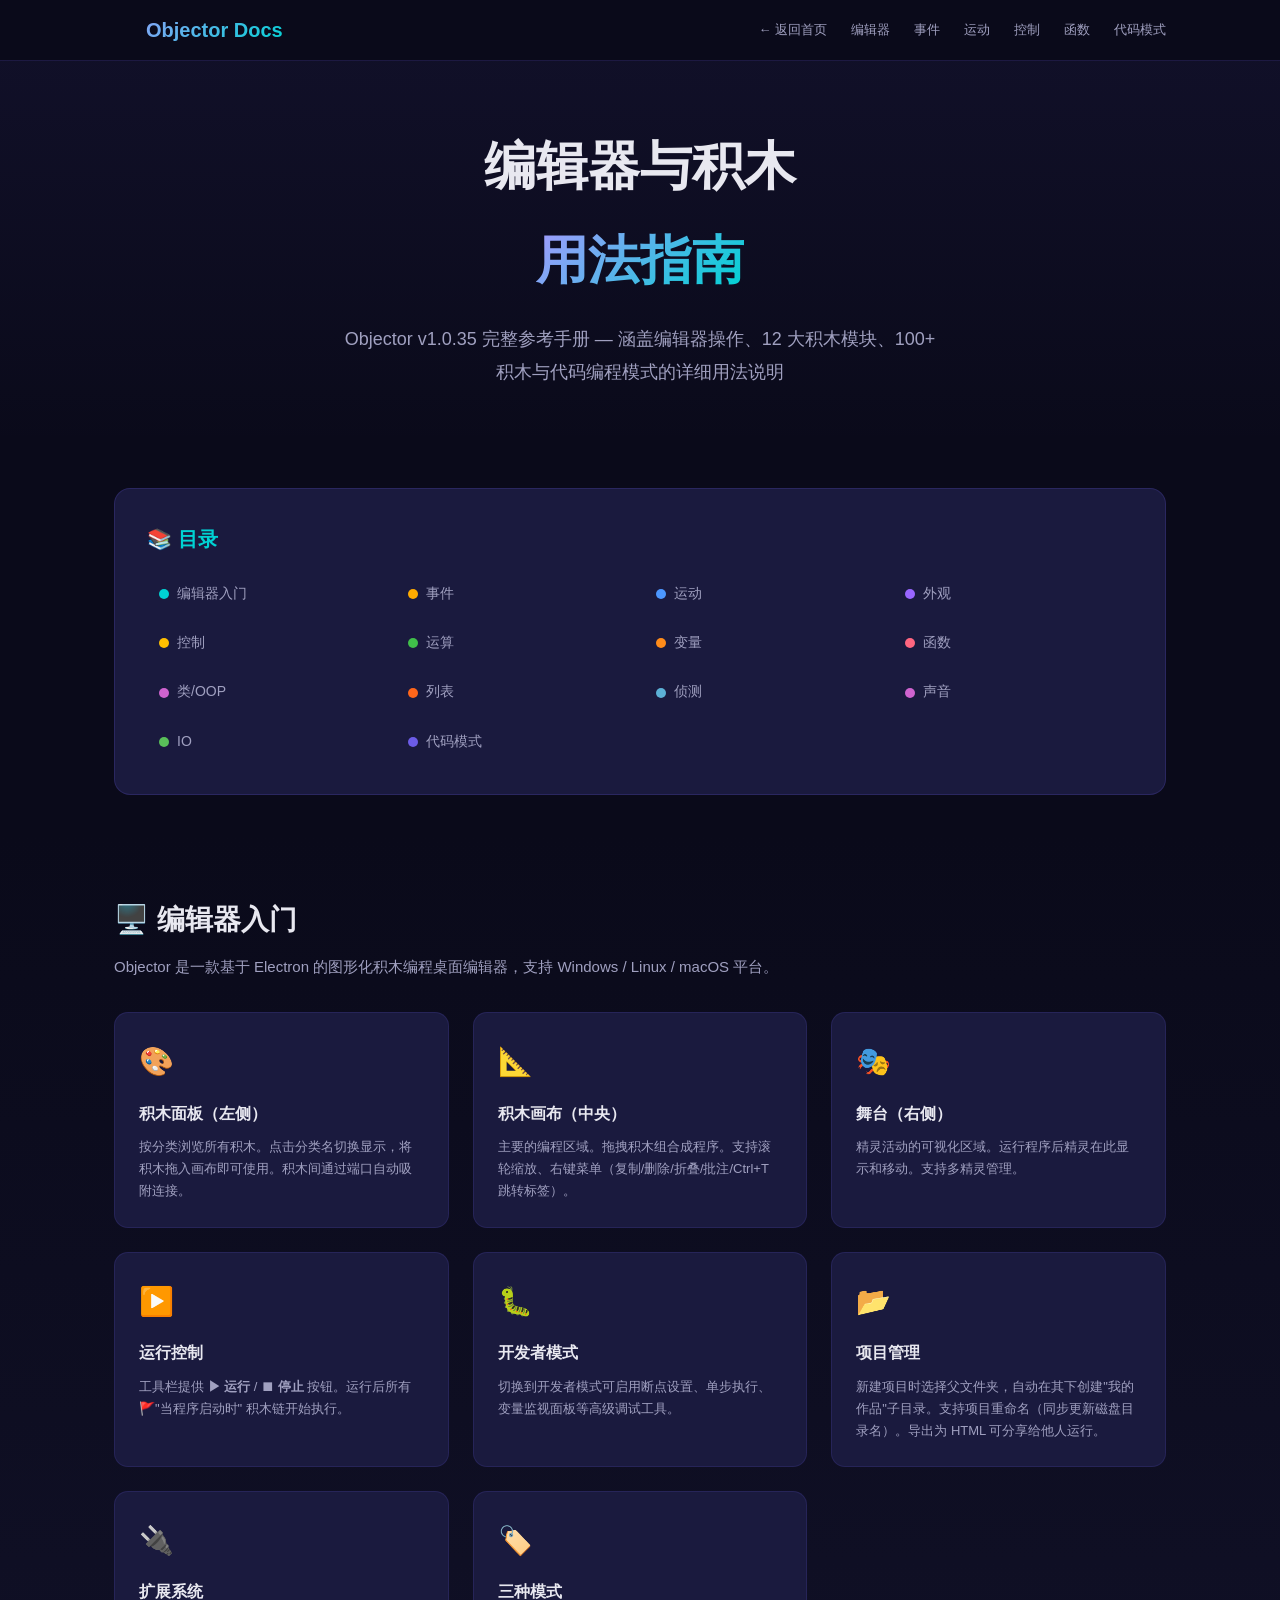
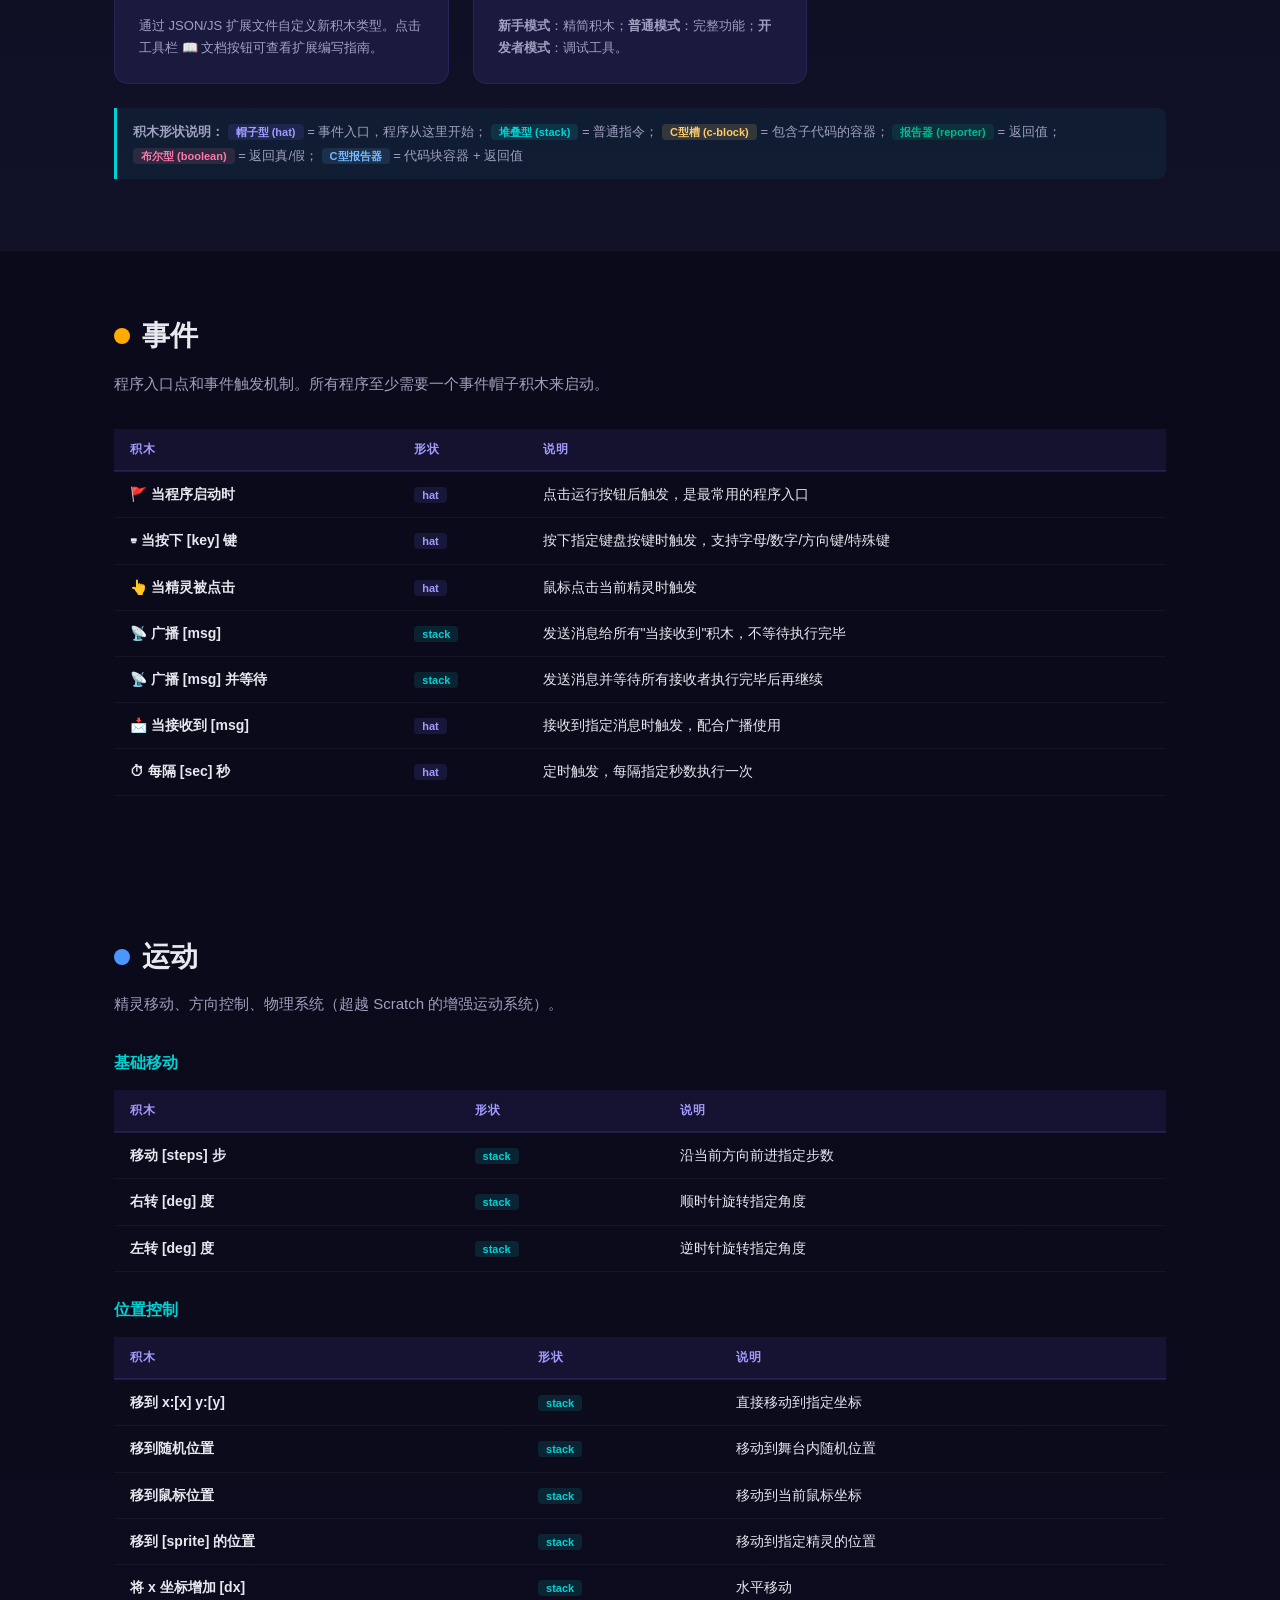
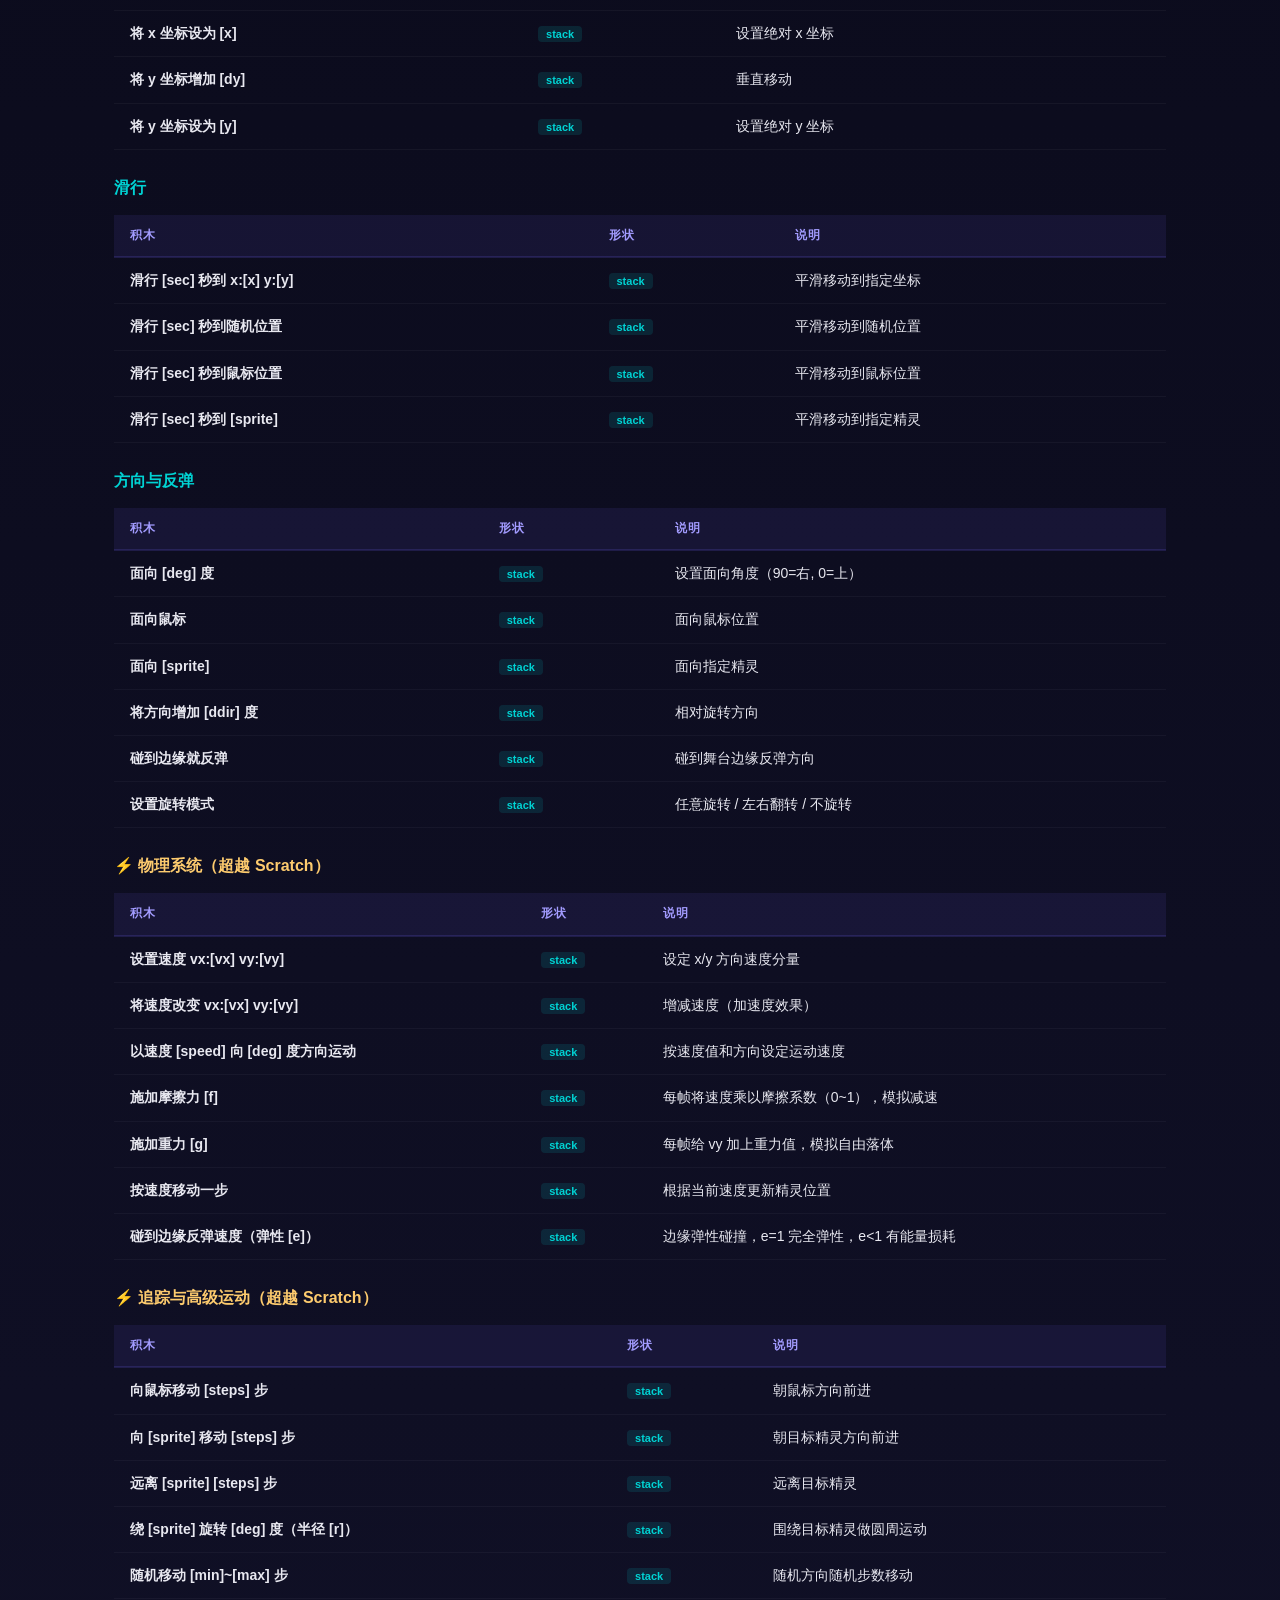
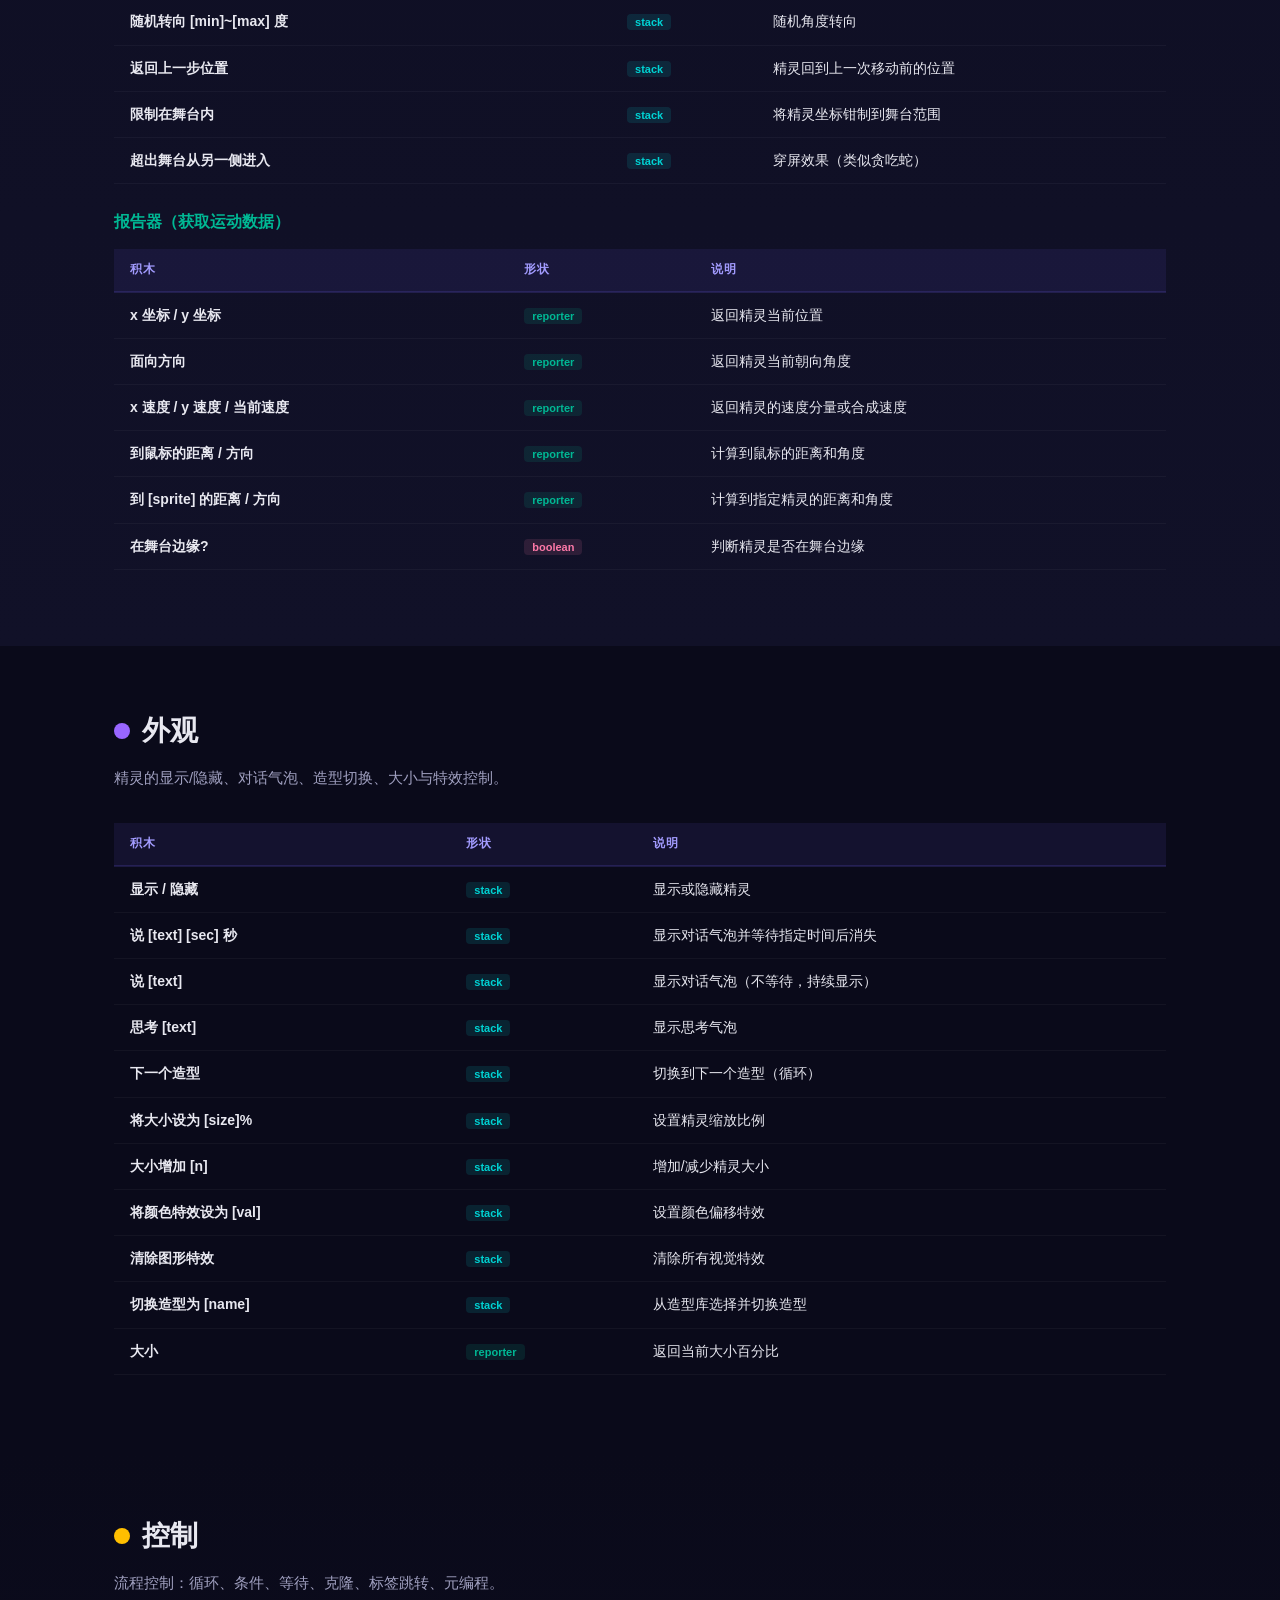
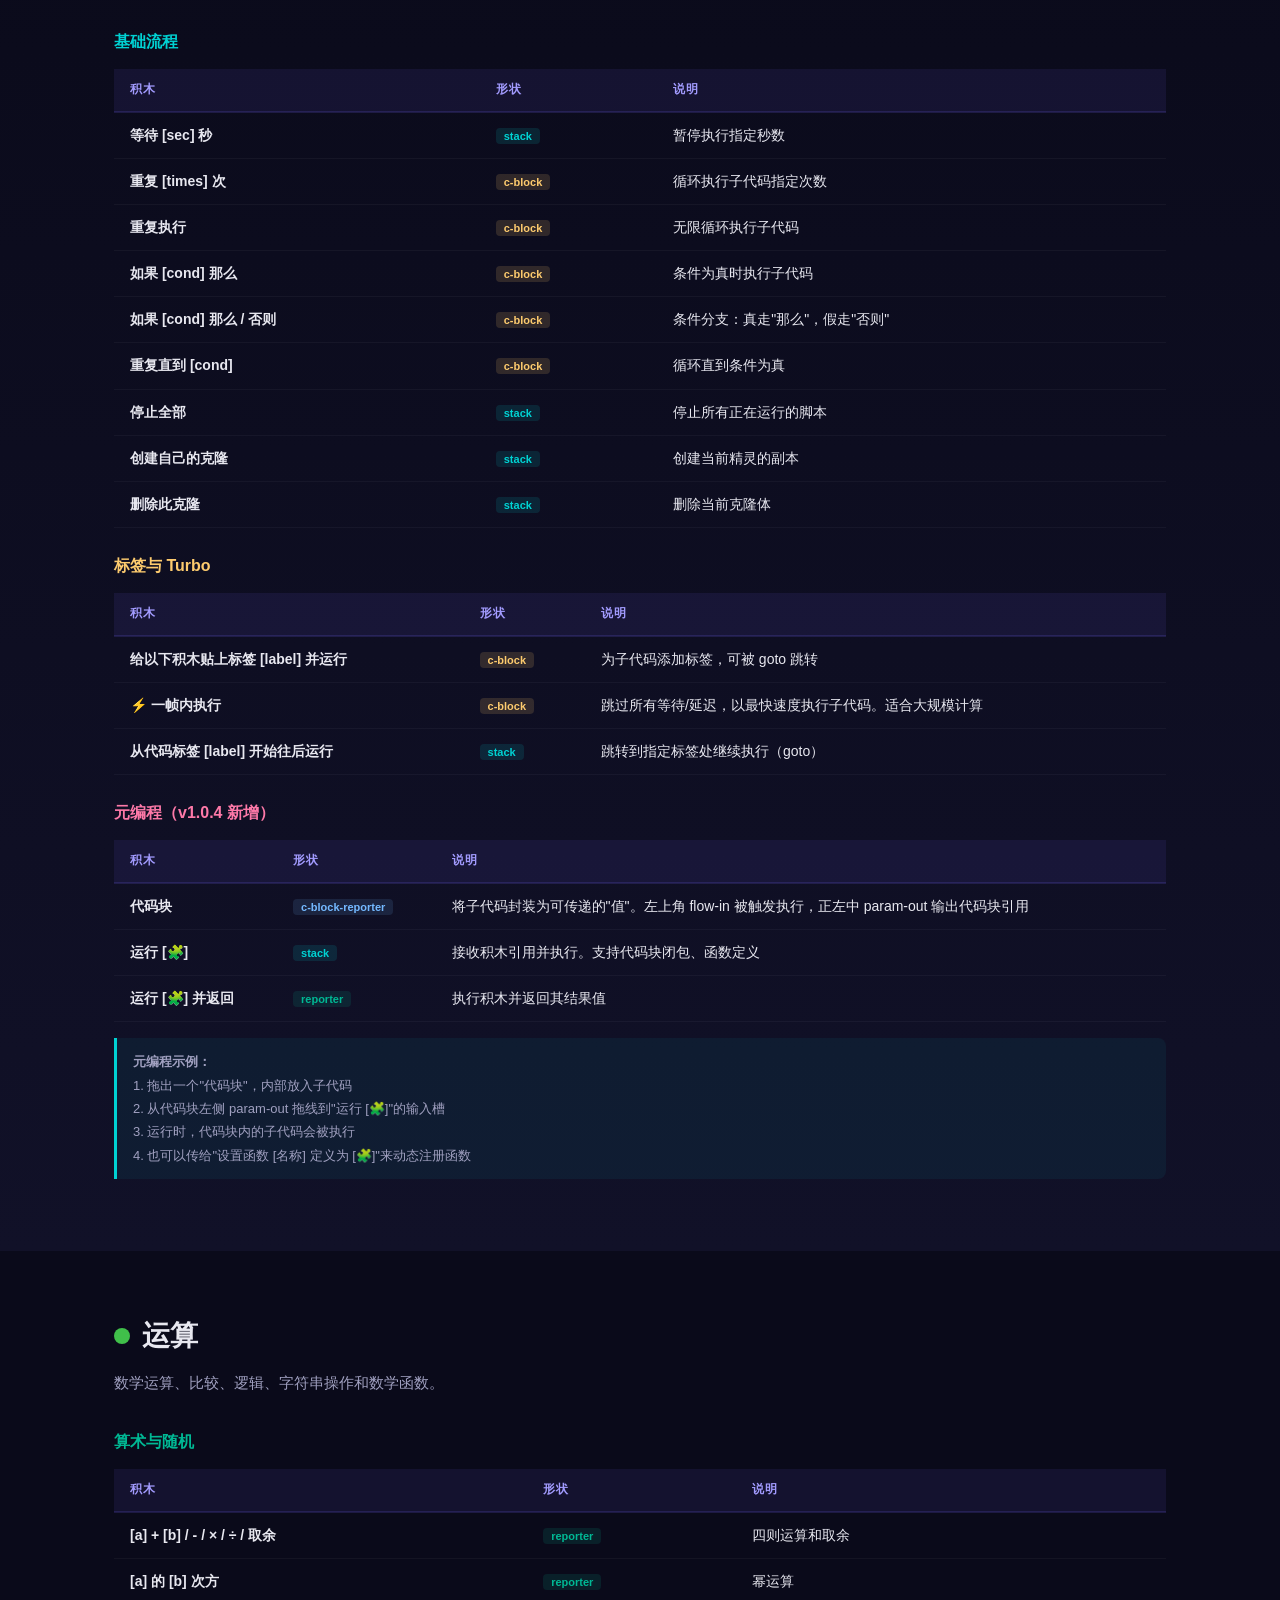
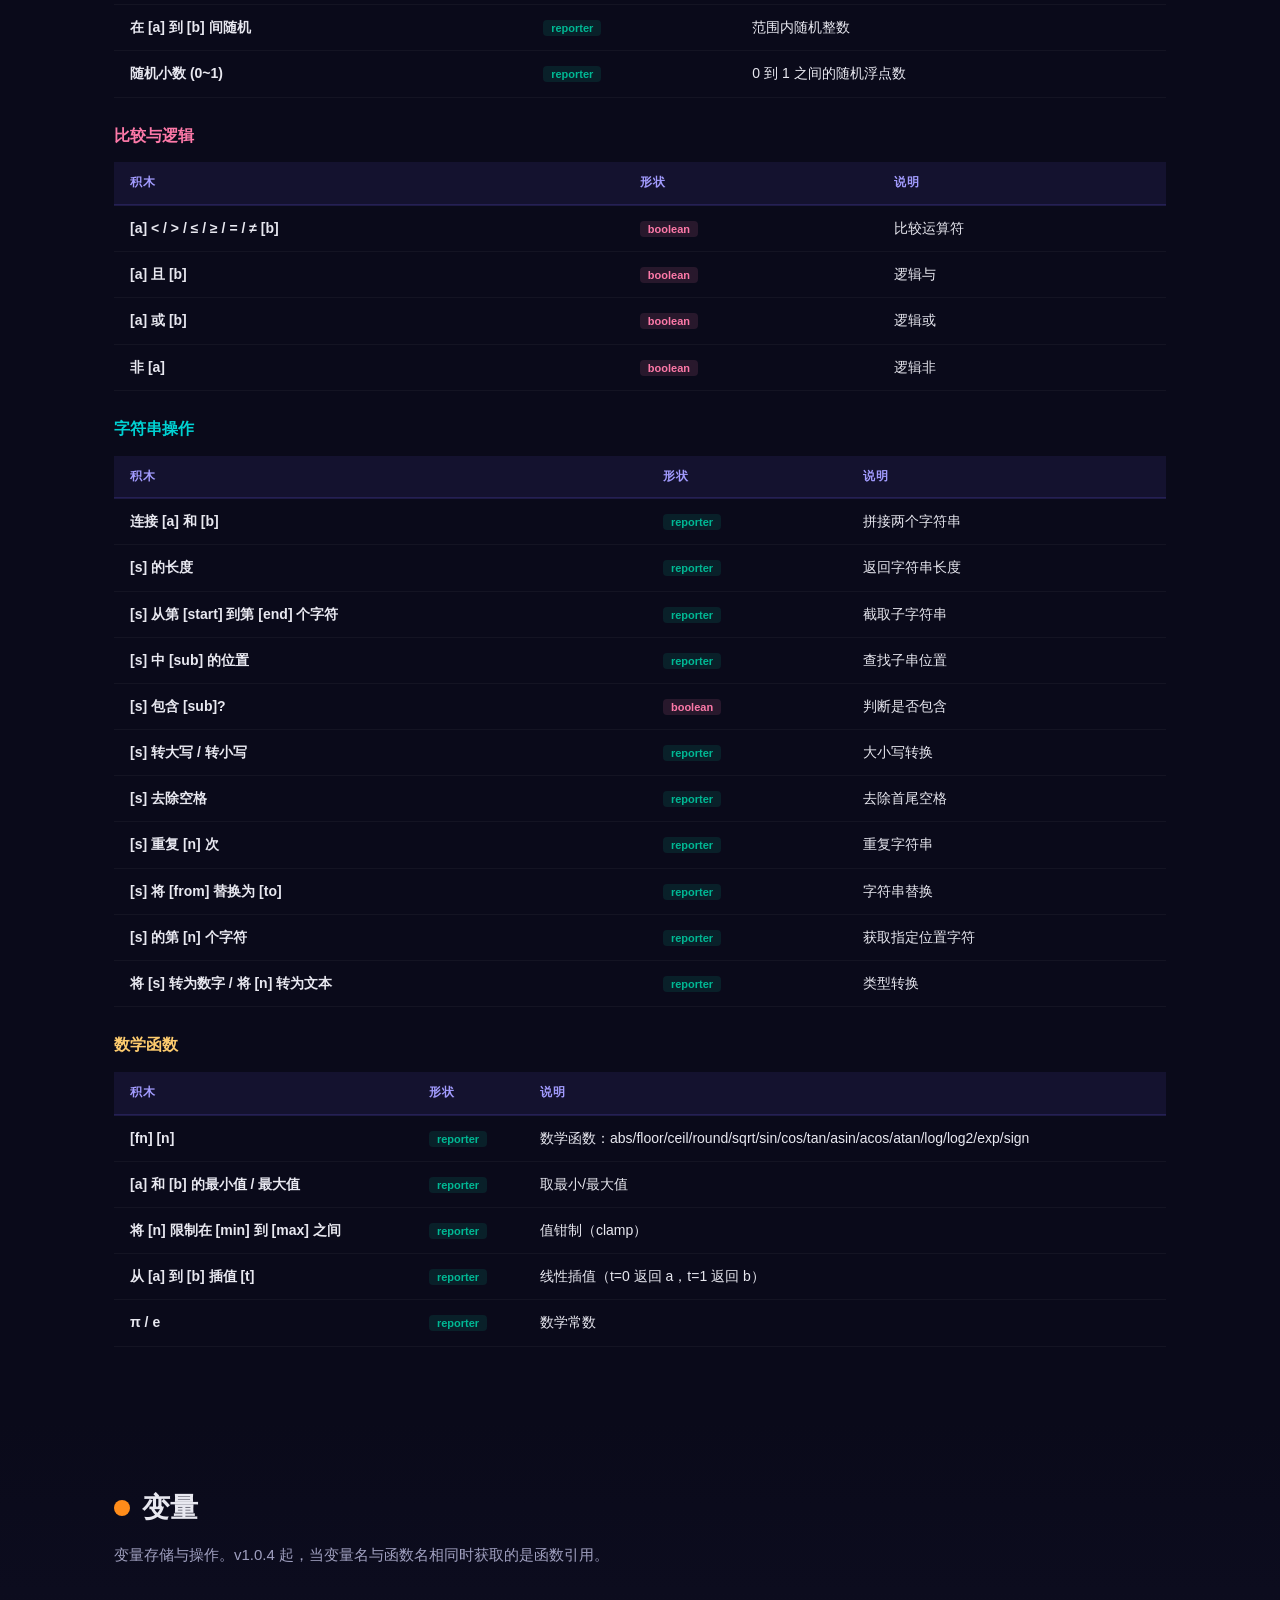
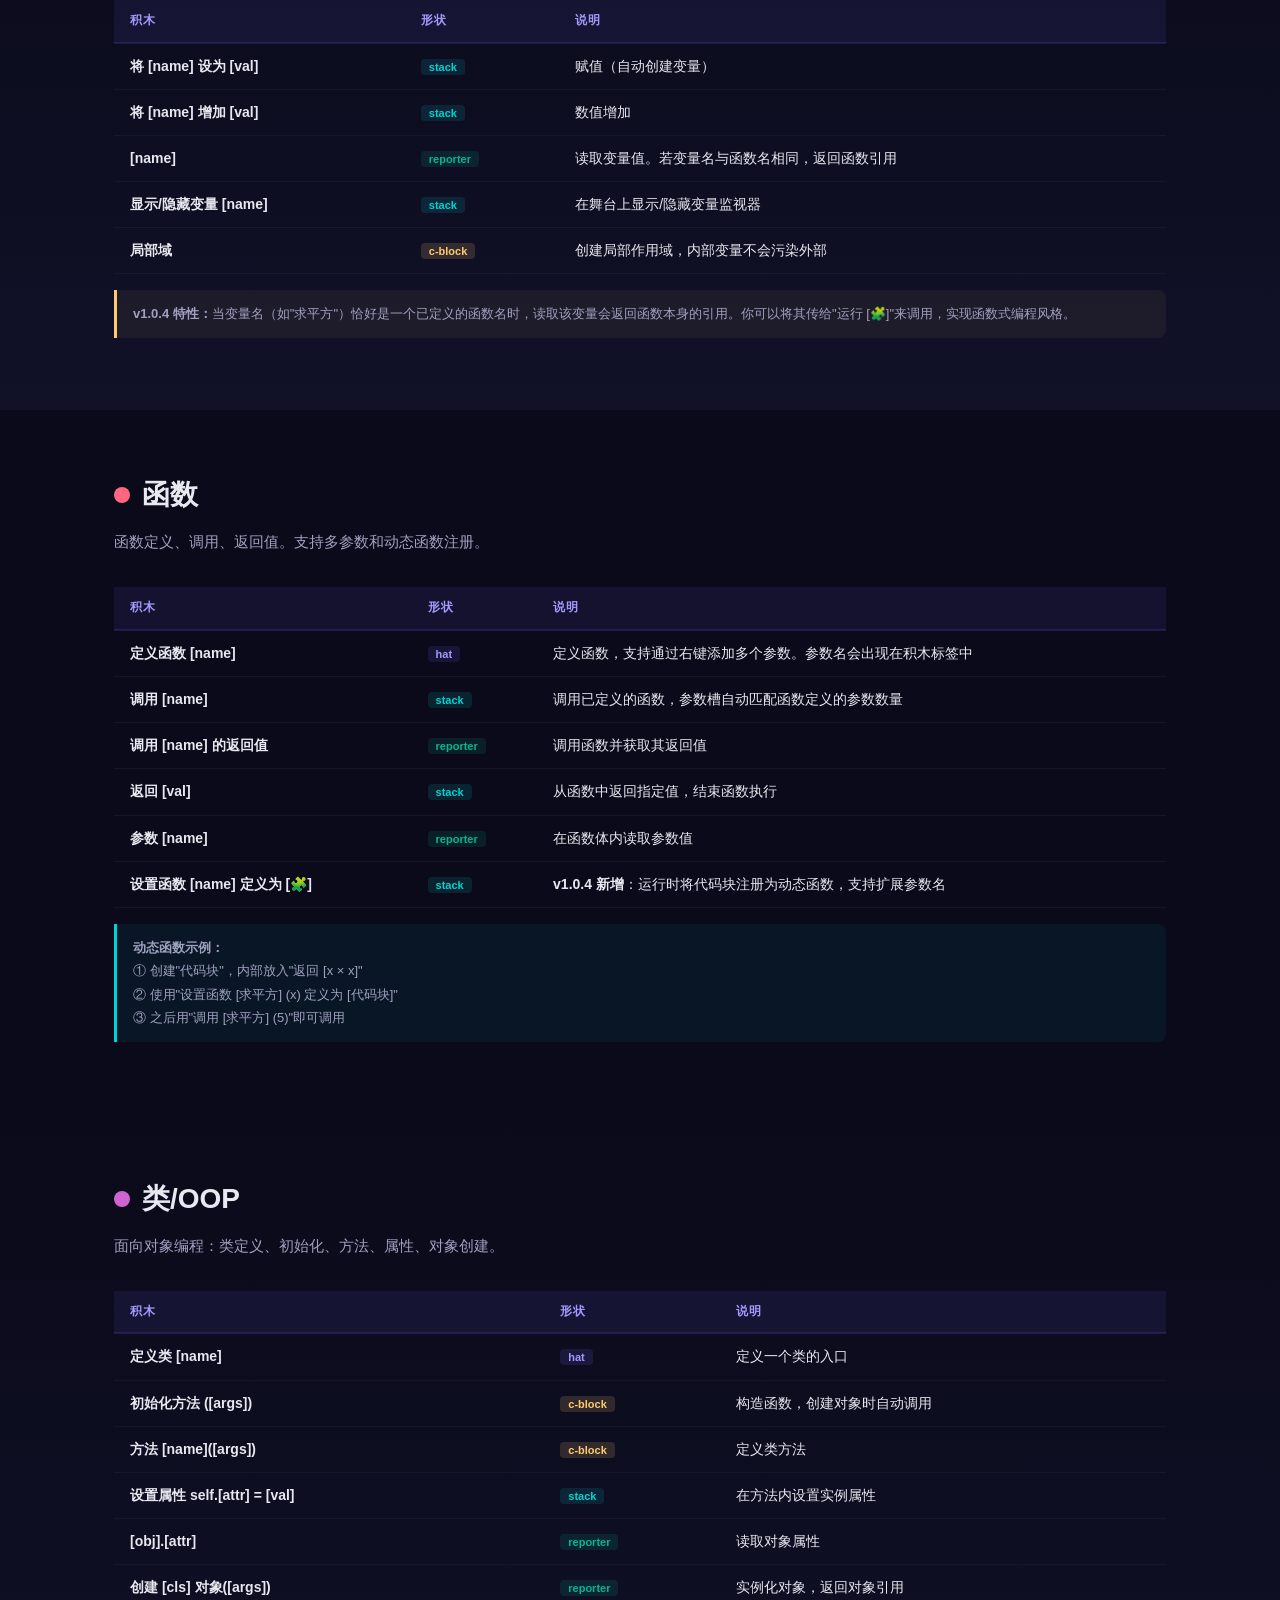
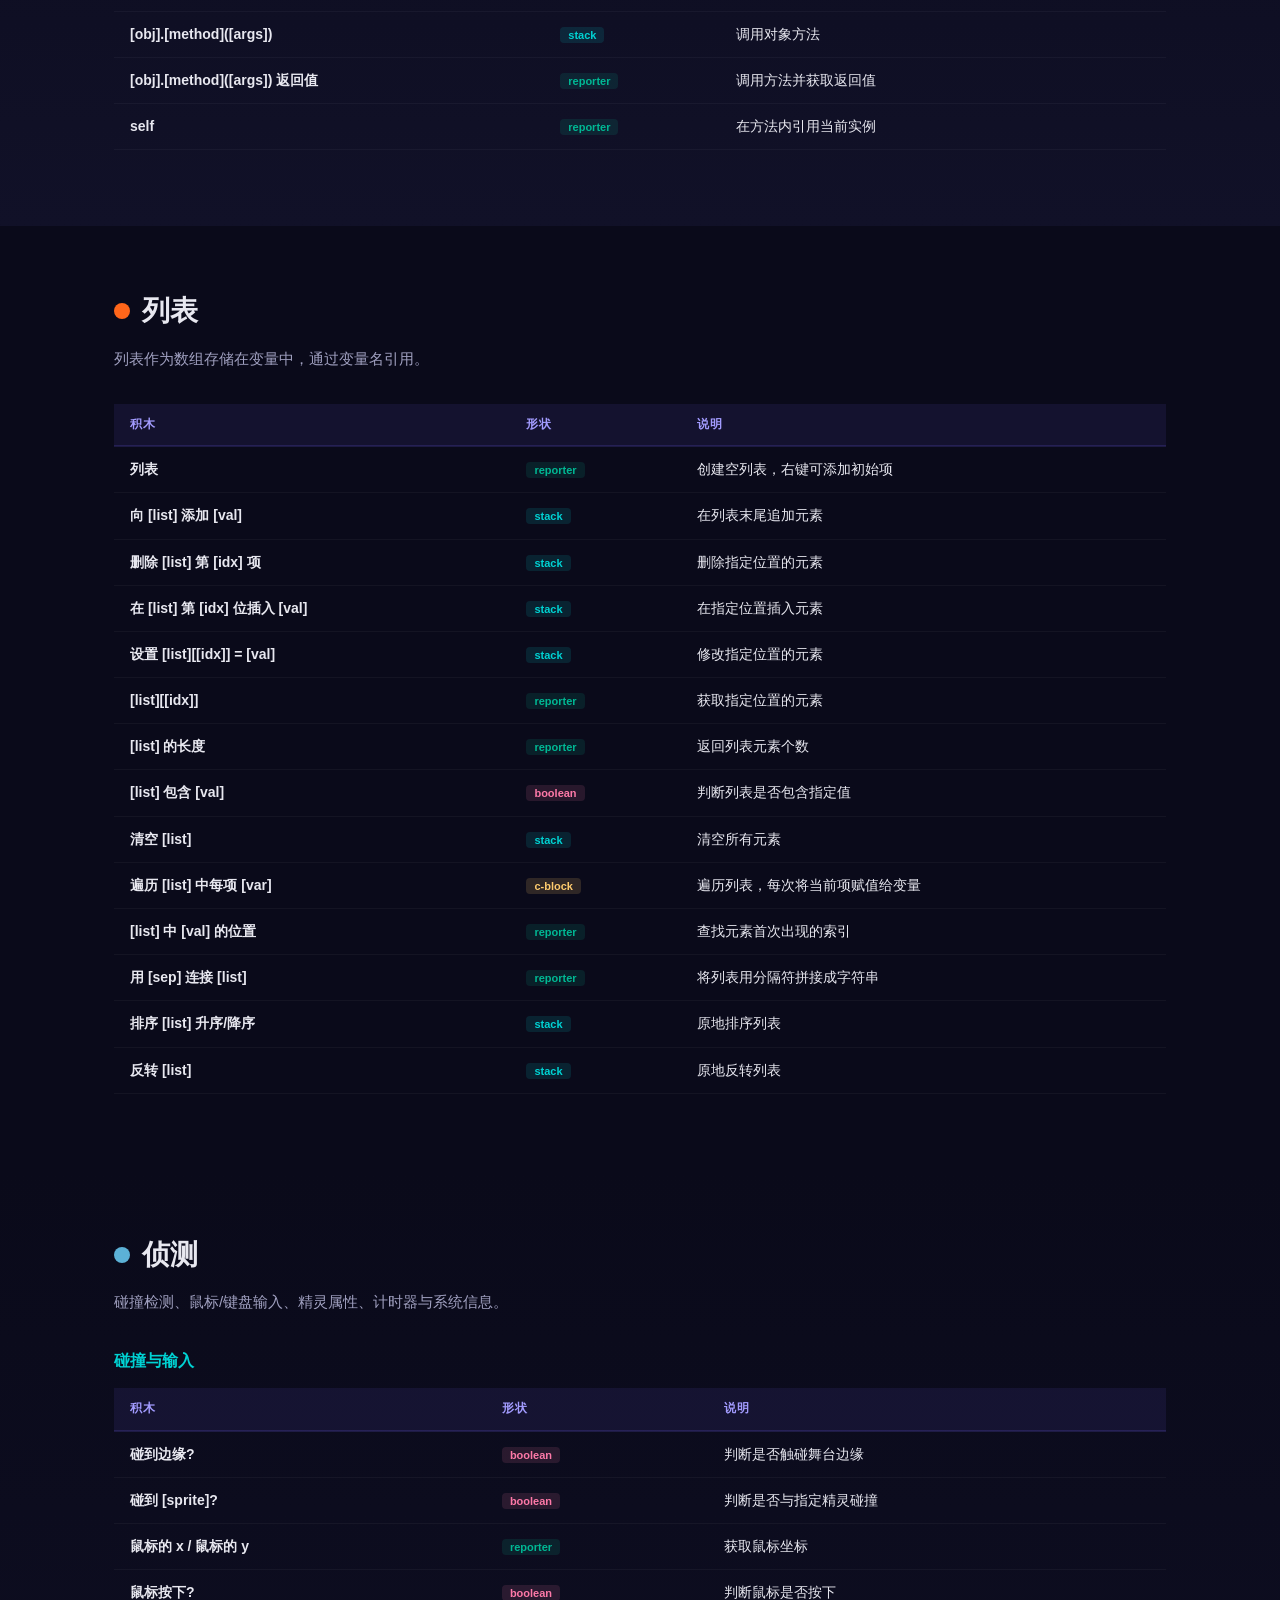
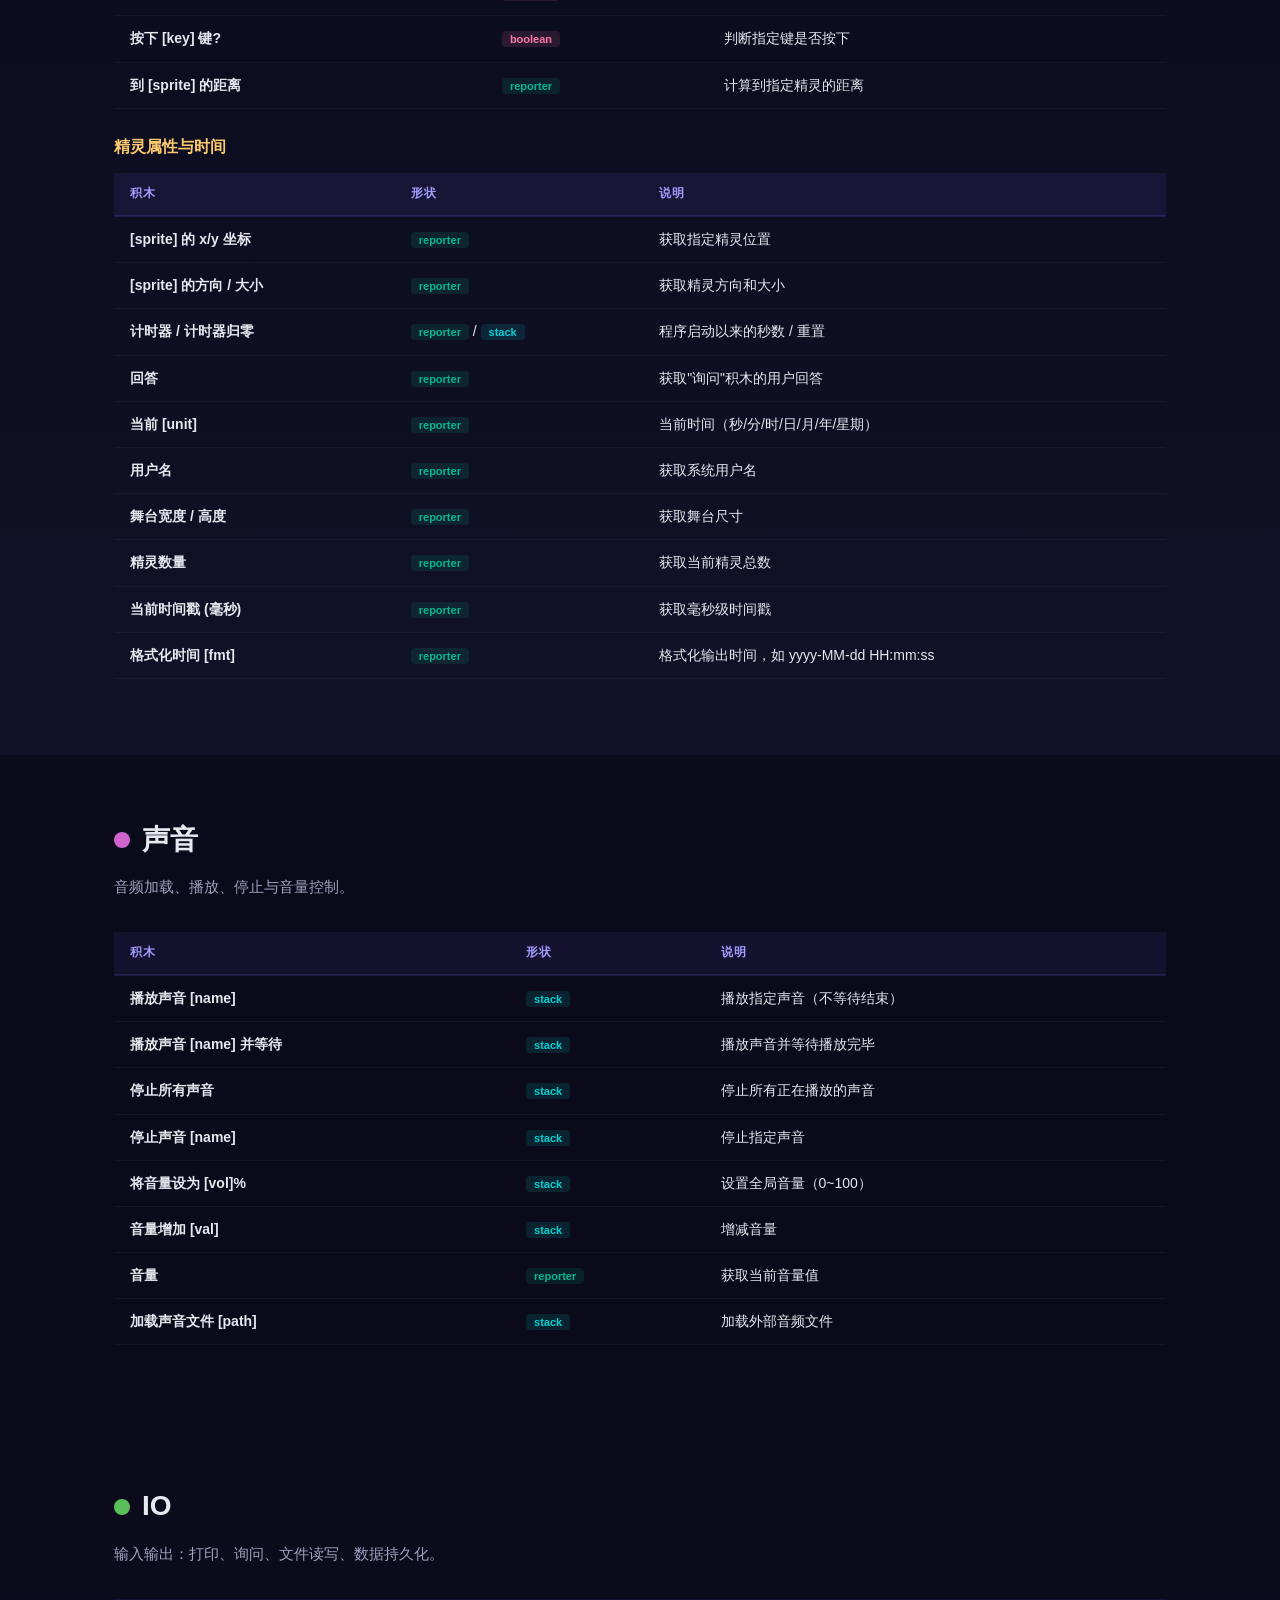
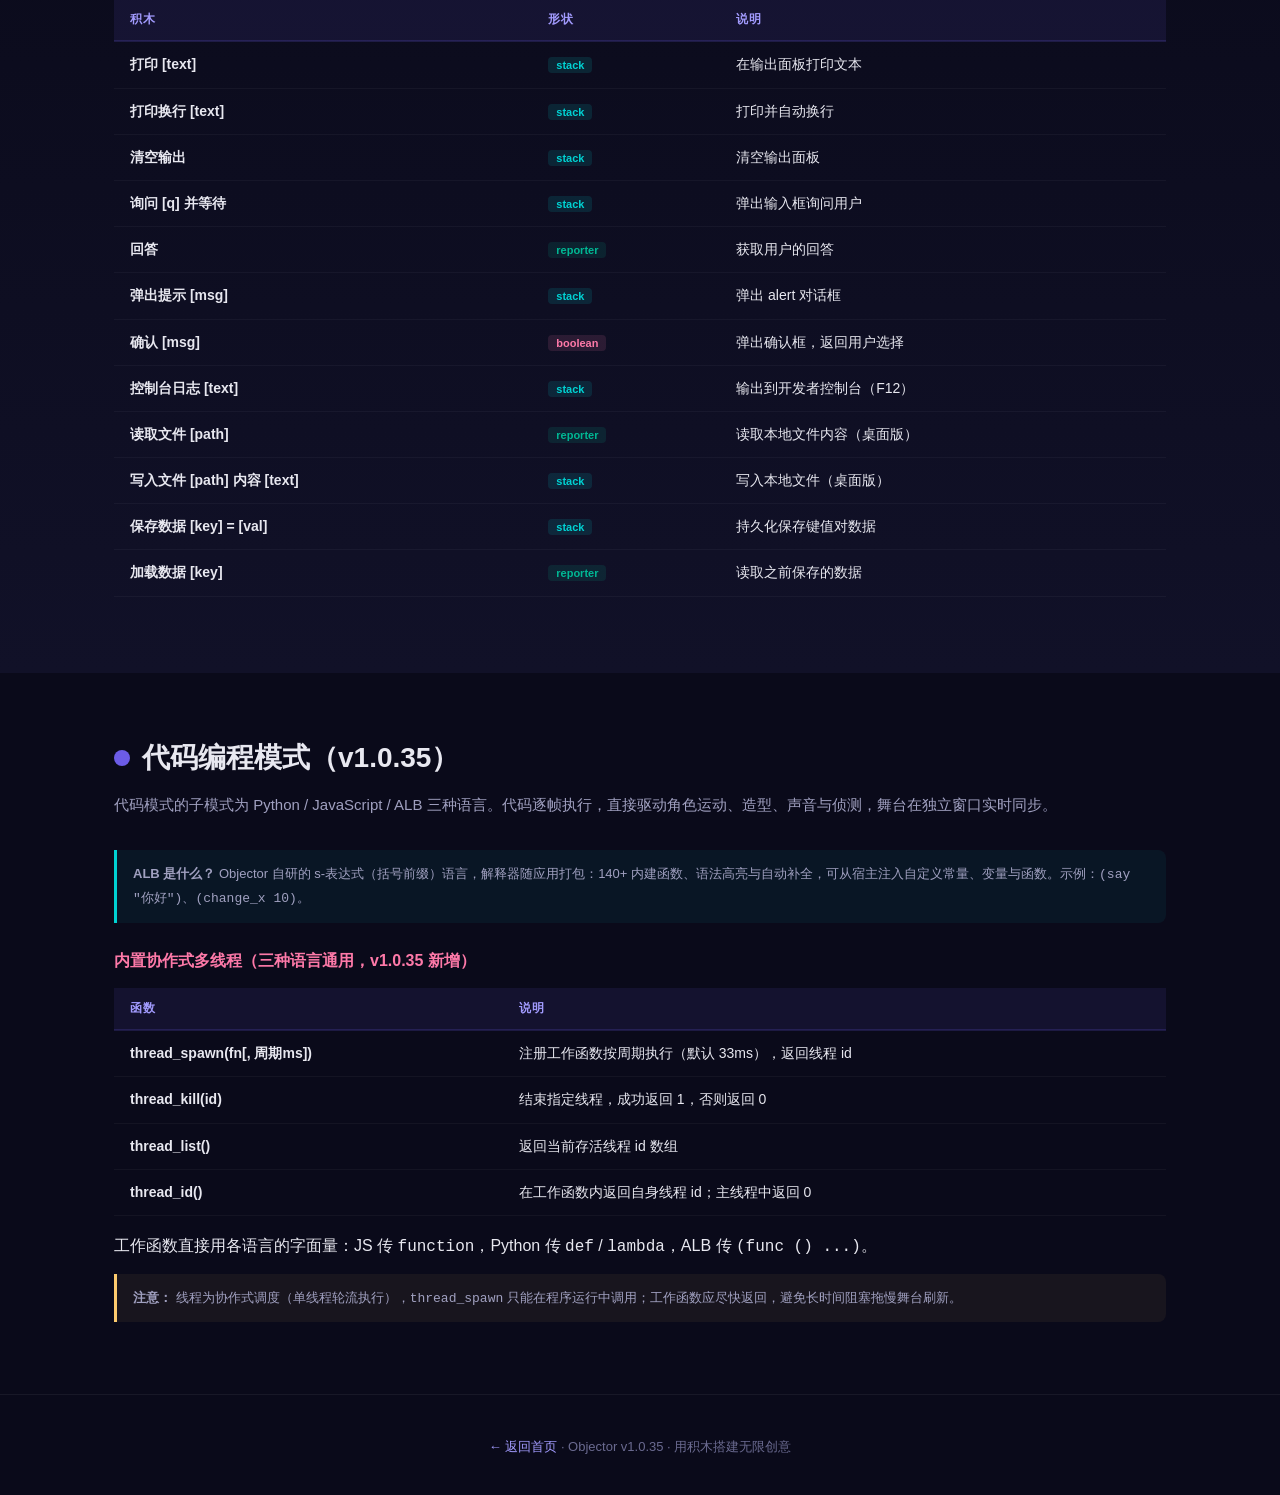
==== commit 8d1376c2: "docs: update blocks-guide and advanced editor docs for v1.0.35 code mode, ALB and threads" ====
--- a/blocks-guide/index.html
+++ b/blocks-guide/index.html
@@ -1,7 +1,7 @@
 <!DOCTYPE html>
 <html lang="zh-CN">
 <head>
-<link rel="icon" href="https://tomlct2015.github.io/Objector-Coder/icon.svg">
+<link rel="icon" href="https://lichtom.github.io/objector-coder/icon.svg">
 <meta charset="UTF-8">
 <meta name="viewport" content="width=device-width, initial-scale=1.0">
 <title>Objector - 编辑器与积木用法指南</title>
@@ -100,6 +100,7 @@
       <a href="#motion">运动</a>
       <a href="#control">控制</a>
       <a href="#functions">函数</a>
+      <a href="#code-mode">代码模式</a>
     </div>
   </div>
 </nav>
@@ -107,7 +108,7 @@
 <div class="page-hero">
   <div class="container">
     <h1>编辑器与积木<br><span class="gradient">用法指南</span></h1>
-    <p>Objector v1.0.4 完整参考手册 — 涵盖编辑器操作、12 大积木模块、100+ 积木的详细用法说明</p>
+    <p>Objector v1.0.35 完整参考手册 — 涵盖编辑器操作、12 大积木模块、100+ 积木与代码编程模式的详细用法说明</p>
   </div>
 </div>
 
@@ -129,6 +130,7 @@
     <a href="#sensing"><span class="dot" style="background:#5CB1D6"></span>侦测</a>
     <a href="#sound"><span class="dot" style="background:#CF63CF"></span>声音</a>
     <a href="#io"><span class="dot" style="background:#59C059"></span>IO</a>
+    <a href="#code-mode"><span class="dot" style="background:#6C5CE7"></span>代码模式</a>
   </div>
 </div>
 </div>
@@ -137,7 +139,7 @@
 <section id="editor">
 <div class="container">
   <h2 class="section-title">🖥️ 编辑器入门</h2>
-  <p class="section-desc">Objector 是一款基于 Electron 的图形化积木编程桌面编辑器，支持 Windows 平台。</p>
+  <p class="section-desc">Objector 是一款基于 Electron 的图形化积木编程桌面编辑器，支持 Windows / Linux / macOS 平台。</p>
 
   <div class="editor-section">
     <div class="editor-card">
@@ -580,9 +582,34 @@
 </div>
 </section>
 
+<!-- ==================== CODE MODE ==================== -->
+<section id="code-mode">
+<div class="container">
+  <h2 class="section-title"><span class="cat-dot" style="background:#6C5CE7"></span>代码编程模式（v1.0.35）</h2>
+  <p class="section-desc">代码模式的子模式为 Python / JavaScript / ALB 三种语言。代码逐帧执行，直接驱动角色运动、造型、声音与侦测，舞台在独立窗口实时同步。</p>
+
+  <div class="tip">
+    <b>ALB 是什么？</b> Objector 自研的 s-表达式（括号前缀）语言，解释器随应用打包：140+ 内建函数、语法高亮与自动补全，可从宿主注入自定义常量、变量与函数。示例：<code>(say "你好")</code>、<code>(change_x 10)</code>。
+  </div>
+
+  <h3 style="color:var(--pink);margin:24px 0 12px;font-size:16px">内置协作式多线程（三种语言通用，v1.0.35 新增）</h3>
+  <table class="block-table">
+    <tr><th>函数</th><th>说明</th></tr>
+    <tr><td class="block-label">thread_spawn(fn[, 周期ms])</td><td>注册工作函数按周期执行（默认 33ms），返回线程 id</td></tr>
+    <tr><td class="block-label">thread_kill(id)</td><td>结束指定线程，成功返回 1，否则返回 0</td></tr>
+    <tr><td class="block-label">thread_list()</td><td>返回当前存活线程 id 数组</td></tr>
+    <tr><td class="block-label">thread_id()</td><td>在工作函数内返回自身线程 id；主线程中返回 0</td></tr>
+  </table>
+  <p>工作函数直接用各语言的字面量：JS 传 <code>function</code>，Python 传 <code>def</code> / <code>lambda</code>，ALB 传 <code>(func () ...)</code>。</p>
+  <div class="tip warn">
+    <b>注意：</b> 线程为协作式调度（单线程轮流执行），<code>thread_spawn</code> 只能在程序运行中调用；工作函数应尽快返回，避免长时间阻塞拖慢舞台刷新。
+  </div>
+</div>
+</section>
+
 <footer>
   <div class="container">
-    <p><a href="index.html">← 返回首页</a> · Objector v1.0.4 · 用积木搭建无限创意</p>
+    <p><a href="index.html">← 返回首页</a> · Objector v1.0.35 · 用积木搭建无限创意</p>
   </div>
 </footer>
 
